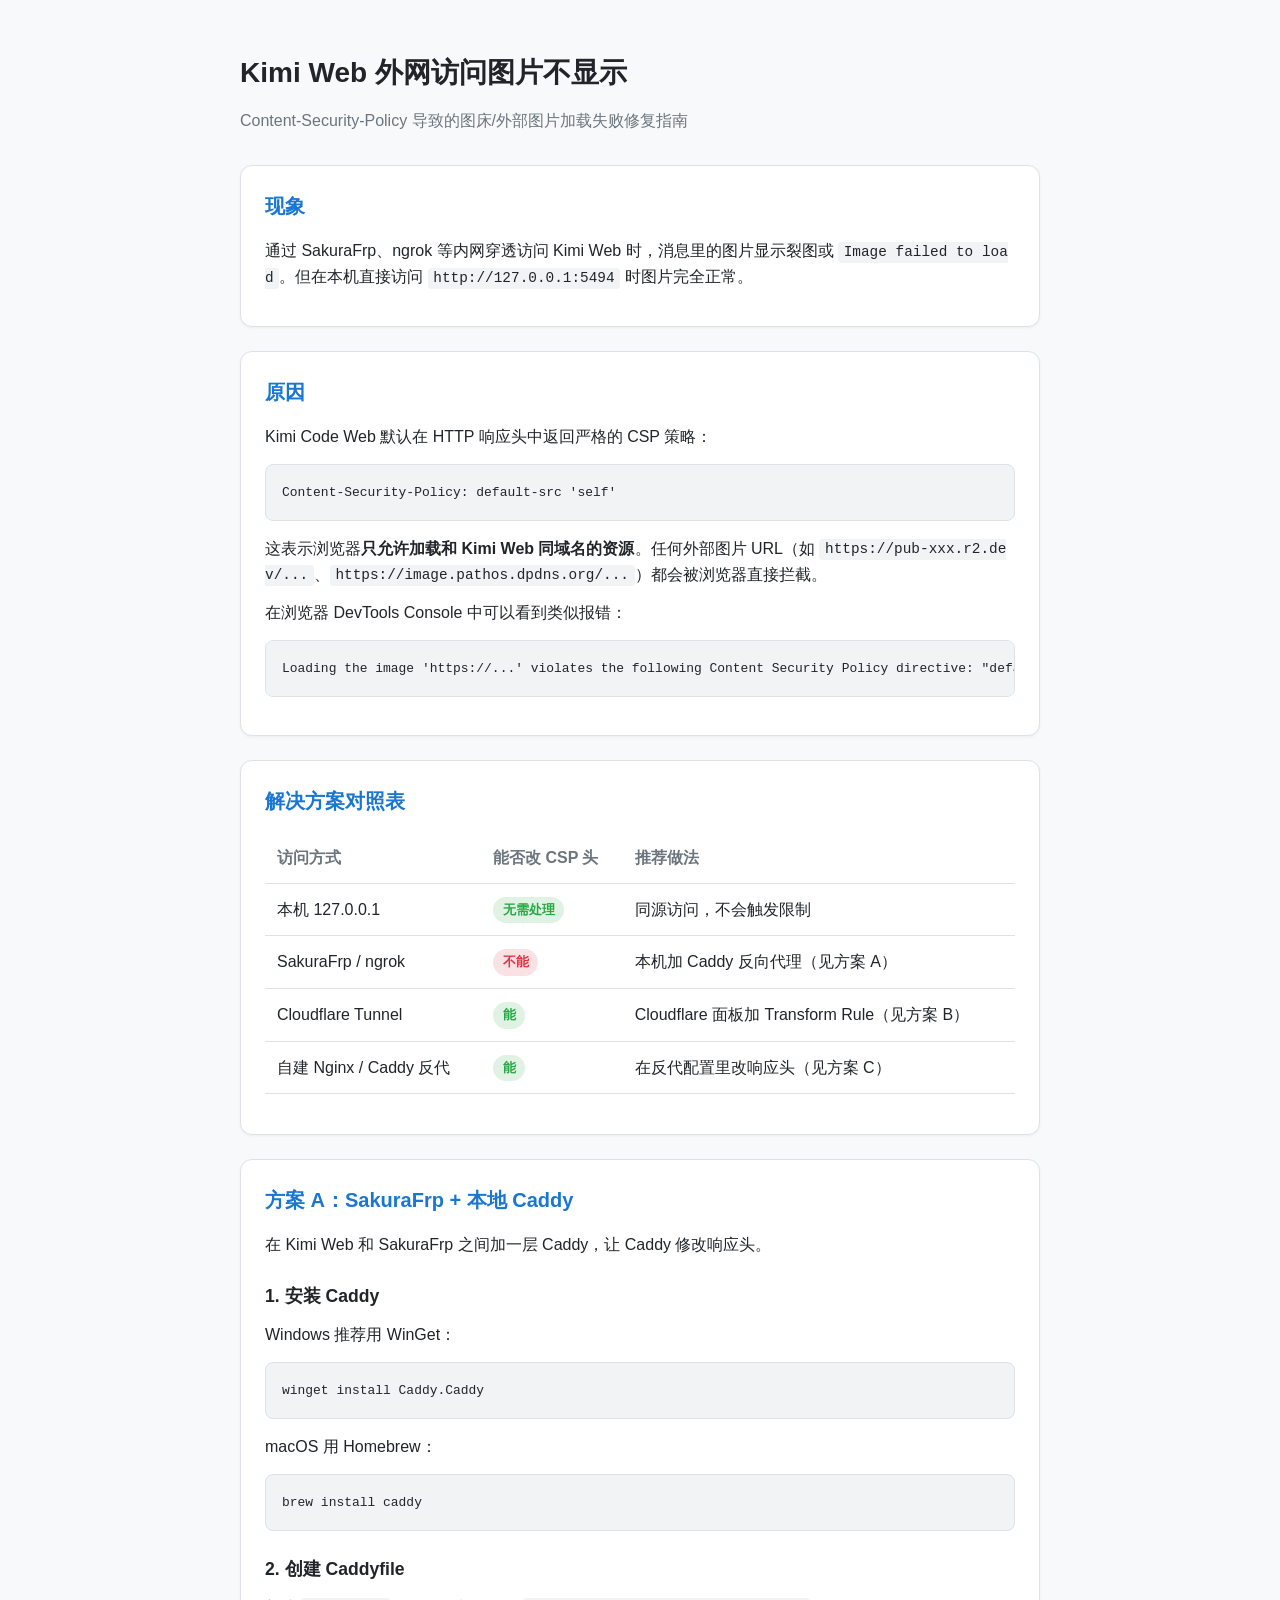
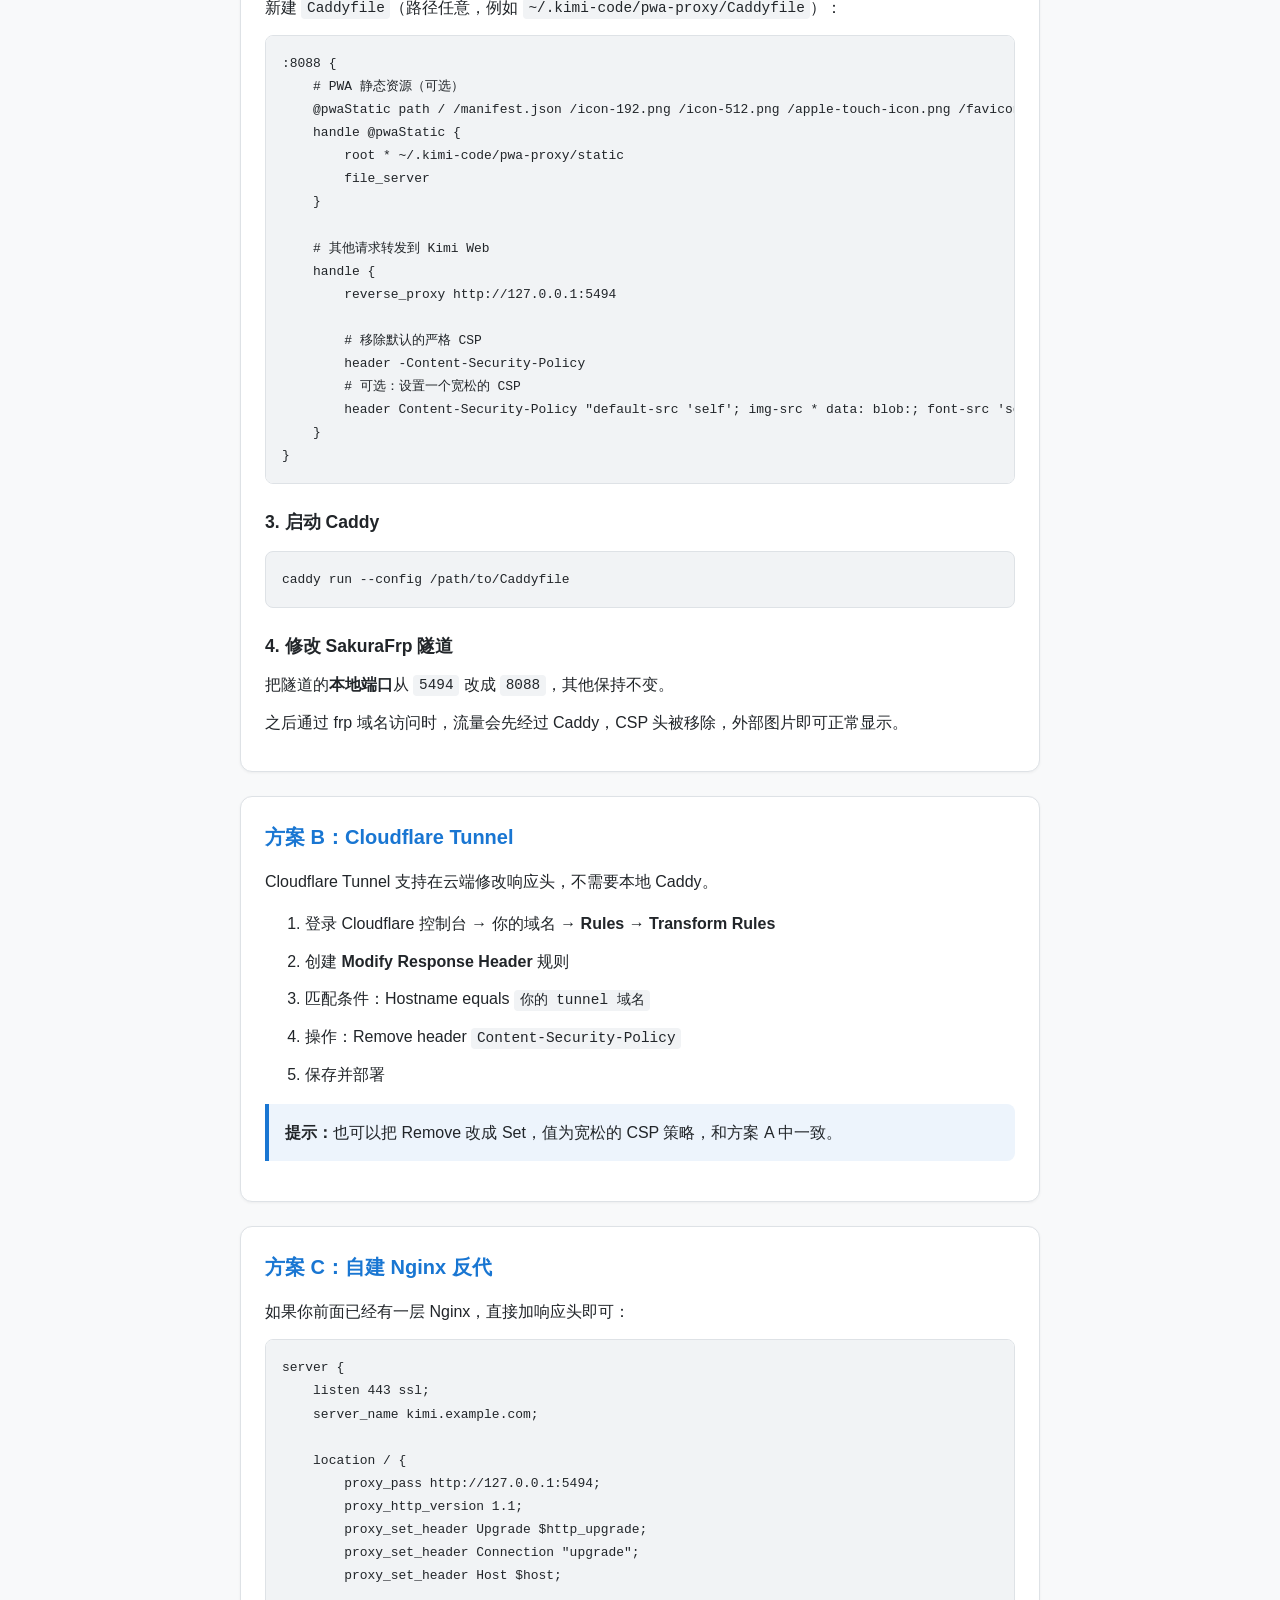
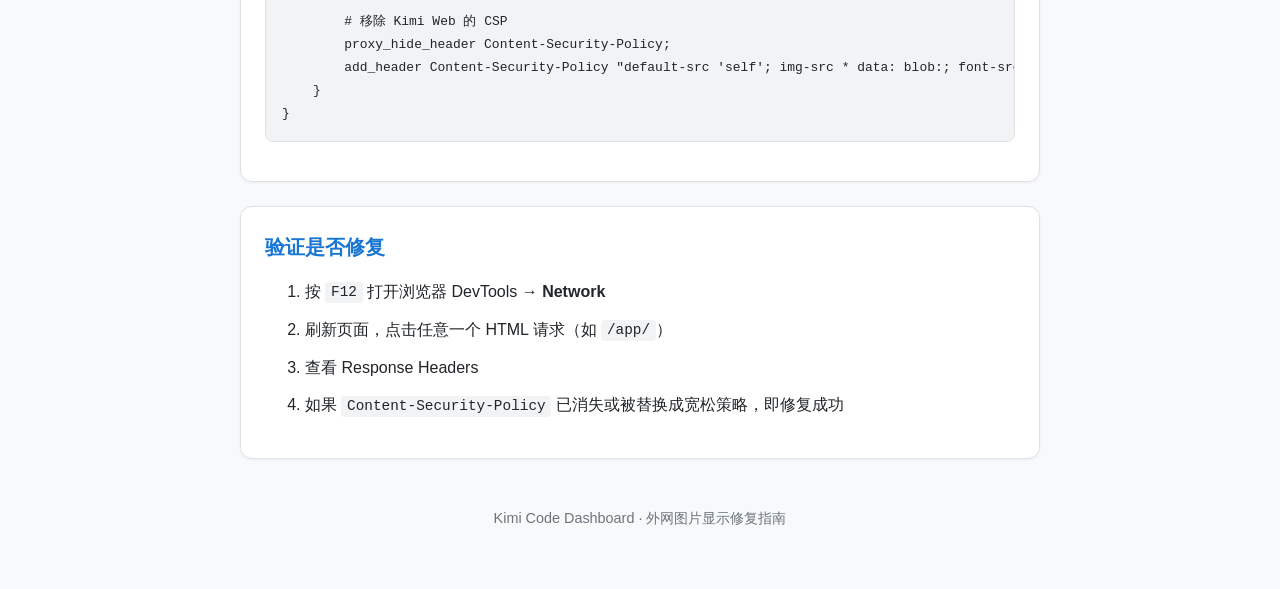
==== static/help-csp-images.html @ e6f75905 "feat: dashboard v1.0.16 with launcher menu, version check, image bed, artifacts, memory detail, usag" ====
<!DOCTYPE html>
<html lang="zh-CN">
<head>
    <meta charset="UTF-8">
    <meta name="viewport" content="width=device-width, initial-scale=1.0">
    <title>Kimi Web 外网访问图片不显示 - 修复指南</title>
    <style>
        :root {
            --bg: #f8f9fa;
            --card: #ffffff;
            --text: #212529;
            --muted: #6c757d;
            --primary: #1976d2;
            --code-bg: #f1f3f5;
            --border: #dee2e6;
            --danger: #dc3545;
            --success: #28a745;
        }
        @media (prefers-color-scheme: dark) {
            :root {
                --bg: #121212;
                --card: #1e1e1e;
                --text: #e9ecef;
                --muted: #adb5bd;
                --primary: #64b5f6;
                --code-bg: #2d2d2d;
                --border: #343a40;
                --danger: #f5c6cb;
                --success: #c3e6cb;
            }
        }
        body {
            margin: 0;
            padding: 2rem 1rem;
            font-family: -apple-system, BlinkMacSystemFont, "Segoe UI", Roboto, "Helvetica Neue", Arial, sans-serif;
            background: var(--bg);
            color: var(--text);
            line-height: 1.6;
        }
        .container {
            max-width: 800px;
            margin: 0 auto;
        }
        h1 {
            font-size: 1.75rem;
            margin-bottom: 0.5rem;
        }
        .subtitle {
            color: var(--muted);
            margin-bottom: 2rem;
        }
        .card {
            background: var(--card);
            border: 1px solid var(--border);
            border-radius: 12px;
            padding: 1.5rem;
            margin-bottom: 1.5rem;
            box-shadow: 0 1px 3px rgba(0,0,0,0.05);
        }
        h2 {
            font-size: 1.25rem;
            margin-top: 0;
            margin-bottom: 1rem;
            color: var(--primary);
        }
        h3 {
            font-size: 1.1rem;
            margin-top: 1.5rem;
            margin-bottom: 0.75rem;
        }
        p, li {
            margin: 0.75rem 0;
        }
        ul {
            padding-left: 1.5rem;
        }
        code {
            font-family: "SFMono-Regular", Consolas, "Liberation Mono", Menlo, monospace;
            background: var(--code-bg);
            padding: 0.15rem 0.35rem;
            border-radius: 4px;
            font-size: 0.9em;
            word-break: break-all;
        }
        pre {
            background: var(--code-bg);
            padding: 1rem;
            border-radius: 8px;
            overflow-x: auto;
            font-size: 0.9rem;
            border: 1px solid var(--border);
        }
        pre code {
            background: transparent;
            padding: 0;
        }
        .tag {
            display: inline-block;
            padding: 0.2rem 0.6rem;
            border-radius: 999px;
            font-size: 0.8rem;
            font-weight: 600;
            margin-right: 0.5rem;
        }
        .tag-success { background: rgba(40, 167, 69, 0.15); color: var(--success); }
        .tag-danger { background: rgba(220, 53, 69, 0.15); color: var(--danger); }
        .tag-info { background: rgba(25, 118, 210, 0.15); color: var(--primary); }
        table {
            width: 100%;
            border-collapse: collapse;
            margin: 1rem 0;
        }
        th, td {
            text-align: left;
            padding: 0.75rem;
            border-bottom: 1px solid var(--border);
        }
        th {
            font-weight: 600;
            color: var(--muted);
        }
        .note {
            background: rgba(25, 118, 210, 0.08);
            border-left: 4px solid var(--primary);
            padding: 1rem;
            border-radius: 0 8px 8px 0;
            margin: 1rem 0;
        }
        .footer {
            text-align: center;
            color: var(--muted);
            margin-top: 3rem;
            font-size: 0.9rem;
        }
    </style>
</head>
<body>
    <div class="container">
        <h1>Kimi Web 外网访问图片不显示</h1>
        <p class="subtitle">Content-Security-Policy 导致的图床/外部图片加载失败修复指南</p>

        <div class="card">
            <h2>现象</h2>
            <p>通过 SakuraFrp、ngrok 等内网穿透访问 Kimi Web 时，消息里的图片显示裂图或 <code>Image failed to load</code>。但在本机直接访问 <code>http://127.0.0.1:5494</code> 时图片完全正常。</p>
        </div>

        <div class="card">
            <h2>原因</h2>
            <p>Kimi Code Web 默认在 HTTP 响应头中返回严格的 CSP 策略：</p>
            <pre><code>Content-Security-Policy: default-src 'self'</code></pre>
            <p>这表示浏览器<strong>只允许加载和 Kimi Web 同域名的资源</strong>。任何外部图片 URL（如 <code>https://pub-xxx.r2.dev/...</code>、<code>https://image.pathos.dpdns.org/...</code>）都会被浏览器直接拦截。</p>
            <p>在浏览器 DevTools Console 中可以看到类似报错：</p>
            <pre><code>Loading the image 'https://...' violates the following Content Security Policy directive: "default-src 'self'".</code></pre>
        </div>

        <div class="card">
            <h2>解决方案对照表</h2>
            <table>
                <thead>
                    <tr>
                        <th>访问方式</th>
                        <th>能否改 CSP 头</th>
                        <th>推荐做法</th>
                    </tr>
                </thead>
                <tbody>
                    <tr>
                        <td>本机 127.0.0.1</td>
                        <td><span class="tag tag-success">无需处理</span></td>
                        <td>同源访问，不会触发限制</td>
                    </tr>
                    <tr>
                        <td>SakuraFrp / ngrok</td>
                        <td><span class="tag tag-danger">不能</span></td>
                        <td>本机加 Caddy 反向代理（见方案 A）</td>
                    </tr>
                    <tr>
                        <td>Cloudflare Tunnel</td>
                        <td><span class="tag tag-success">能</span></td>
                        <td>Cloudflare 面板加 Transform Rule（见方案 B）</td>
                    </tr>
                    <tr>
                        <td>自建 Nginx / Caddy 反代</td>
                        <td><span class="tag tag-success">能</span></td>
                        <td>在反代配置里改响应头（见方案 C）</td>
                    </tr>
                </tbody>
            </table>
        </div>

        <div class="card">
            <h2>方案 A：SakuraFrp + 本地 Caddy</h2>
            <p>在 Kimi Web 和 SakuraFrp 之间加一层 Caddy，让 Caddy 修改响应头。</p>
            <h3>1. 安装 Caddy</h3>
            <p>Windows 推荐用 WinGet：</p>
            <pre><code>winget install Caddy.Caddy</code></pre>
            <p>macOS 用 Homebrew：</p>
            <pre><code>brew install caddy</code></pre>

            <h3>2. 创建 Caddyfile</h3>
            <p>新建 <code>Caddyfile</code>（路径任意，例如 <code>~/.kimi-code/pwa-proxy/Caddyfile</code>）：</p>
            <pre><code>:8088 {
    # PWA 静态资源（可选）
    @pwaStatic path / /manifest.json /icon-192.png /icon-512.png /apple-touch-icon.png /favicon.ico
    handle @pwaStatic {
        root * ~/.kimi-code/pwa-proxy/static
        file_server
    }

    # 其他请求转发到 Kimi Web
    handle {
        reverse_proxy http://127.0.0.1:5494

        # 移除默认的严格 CSP
        header -Content-Security-Policy
        # 可选：设置一个宽松的 CSP
        header Content-Security-Policy "default-src 'self'; img-src * data: blob:; font-src 'self' data:; script-src 'self' 'unsafe-inline'; connect-src 'self' ws: wss: http: https:; style-src 'self' 'unsafe-inline';"
    }
}</code></pre>

            <h3>3. 启动 Caddy</h3>
            <pre><code>caddy run --config /path/to/Caddyfile</code></pre>

            <h3>4. 修改 SakuraFrp 隧道</h3>
            <p>把隧道的<strong>本地端口</strong>从 <code>5494</code> 改成 <code>8088</code>，其他保持不变。</p>
            <p>之后通过 frp 域名访问时，流量会先经过 Caddy，CSP 头被移除，外部图片即可正常显示。</p>
        </div>

        <div class="card">
            <h2>方案 B：Cloudflare Tunnel</h2>
            <p>Cloudflare Tunnel 支持在云端修改响应头，不需要本地 Caddy。</p>
            <ol>
                <li>登录 Cloudflare 控制台 → 你的域名 → <strong>Rules</strong> → <strong>Transform Rules</strong></li>
                <li>创建 <strong>Modify Response Header</strong> 规则</li>
                <li>匹配条件：Hostname equals <code>你的 tunnel 域名</code></li>
                <li>操作：Remove header <code>Content-Security-Policy</code></li>
                <li>保存并部署</li>
            </ol>
            <div class="note">
                <strong>提示：</strong>也可以把 Remove 改成 Set，值为宽松的 CSP 策略，和方案 A 中一致。
            </div>
        </div>

        <div class="card">
            <h2>方案 C：自建 Nginx 反代</h2>
            <p>如果你前面已经有一层 Nginx，直接加响应头即可：</p>
            <pre><code>server {
    listen 443 ssl;
    server_name kimi.example.com;

    location / {
        proxy_pass http://127.0.0.1:5494;
        proxy_http_version 1.1;
        proxy_set_header Upgrade $http_upgrade;
        proxy_set_header Connection "upgrade";
        proxy_set_header Host $host;

        # 移除 Kimi Web 的 CSP
        proxy_hide_header Content-Security-Policy;
        add_header Content-Security-Policy "default-src 'self'; img-src * data: blob:; font-src 'self' data:; script-src 'self' 'unsafe-inline'; connect-src 'self' ws: wss: http: https:; style-src 'self' 'unsafe-inline';" always;
    }
}</code></pre>
        </div>

        <div class="card">
            <h2>验证是否修复</h2>
            <ol>
                <li>按 <code>F12</code> 打开浏览器 DevTools → <strong>Network</strong></li>
                <li>刷新页面，点击任意一个 HTML 请求（如 <code>/app/</code>）</li>
                <li>查看 Response Headers</li>
                <li>如果 <code>Content-Security-Policy</code> 已消失或被替换成宽松策略，即修复成功</li>
            </ol>
        </div>

        <div class="footer">
            Kimi Code Dashboard · 外网图片显示修复指南
        </div>
    </div>
</body>
</html>
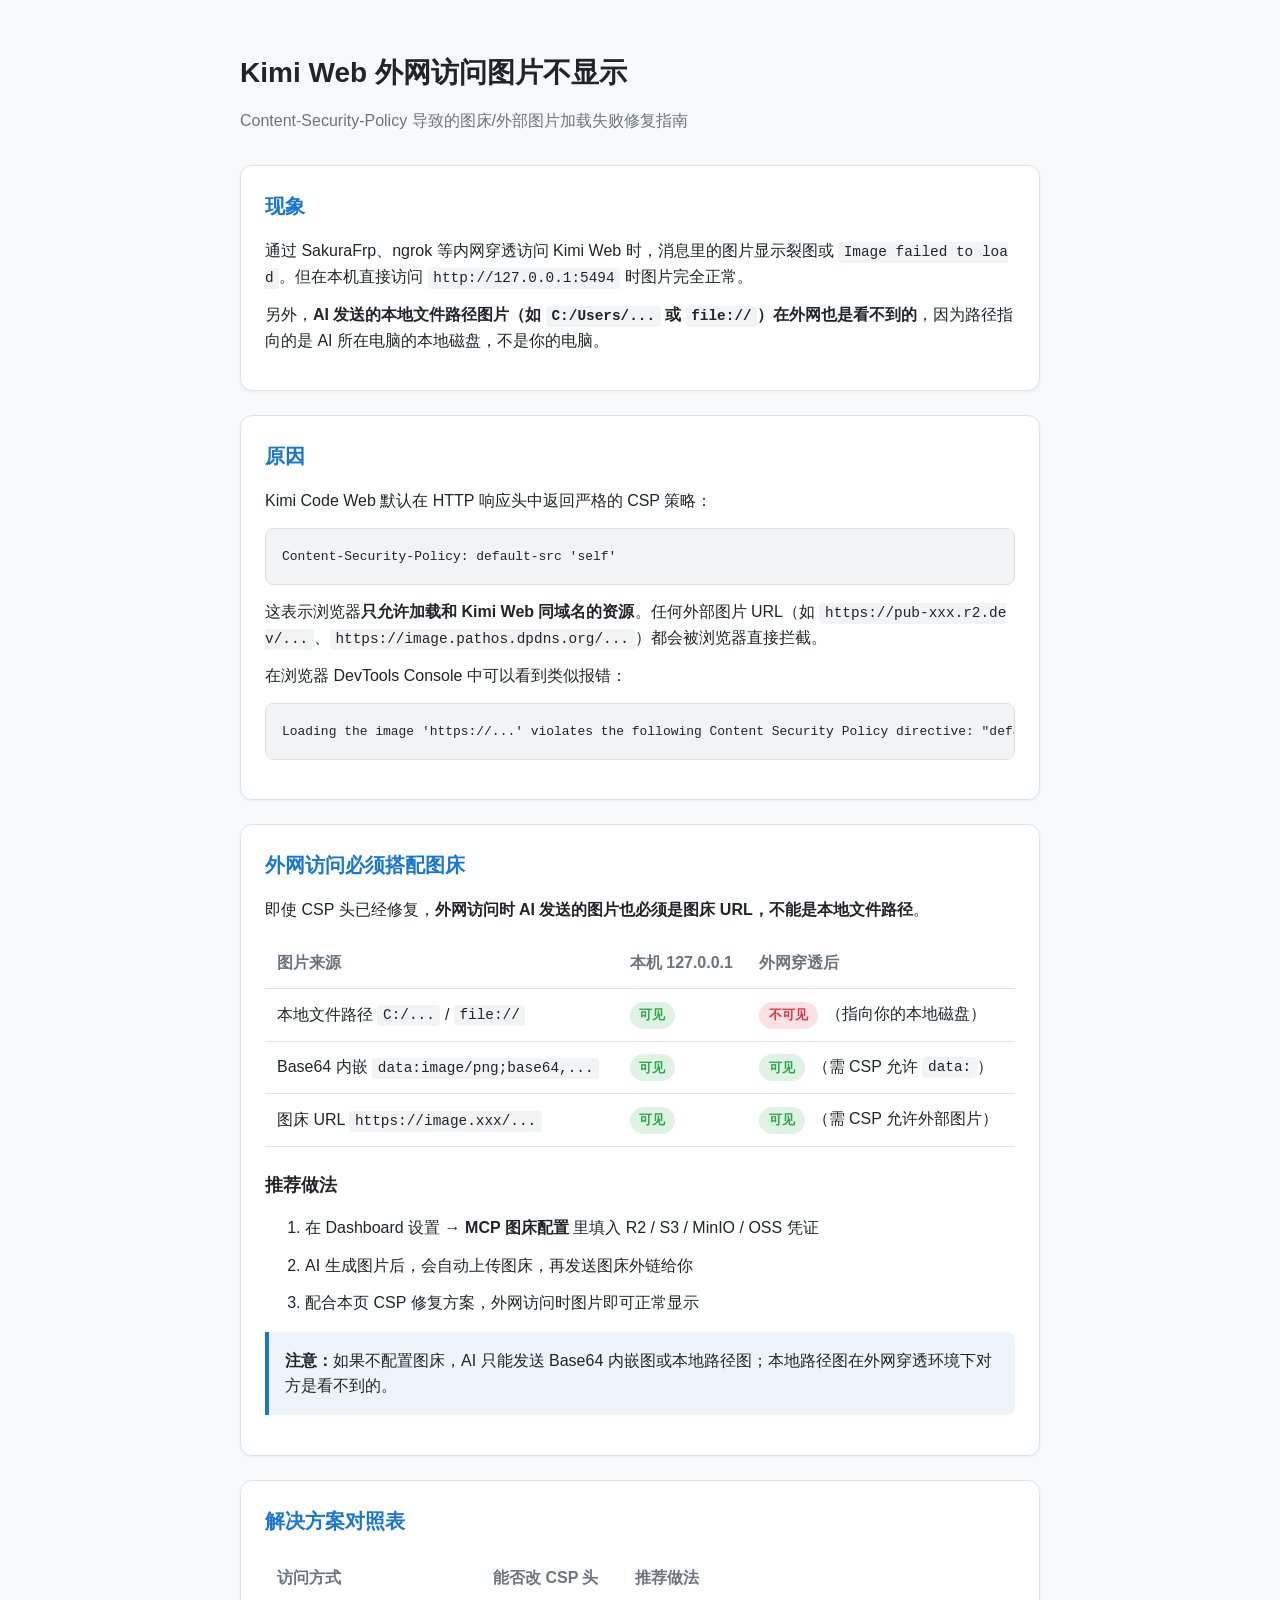
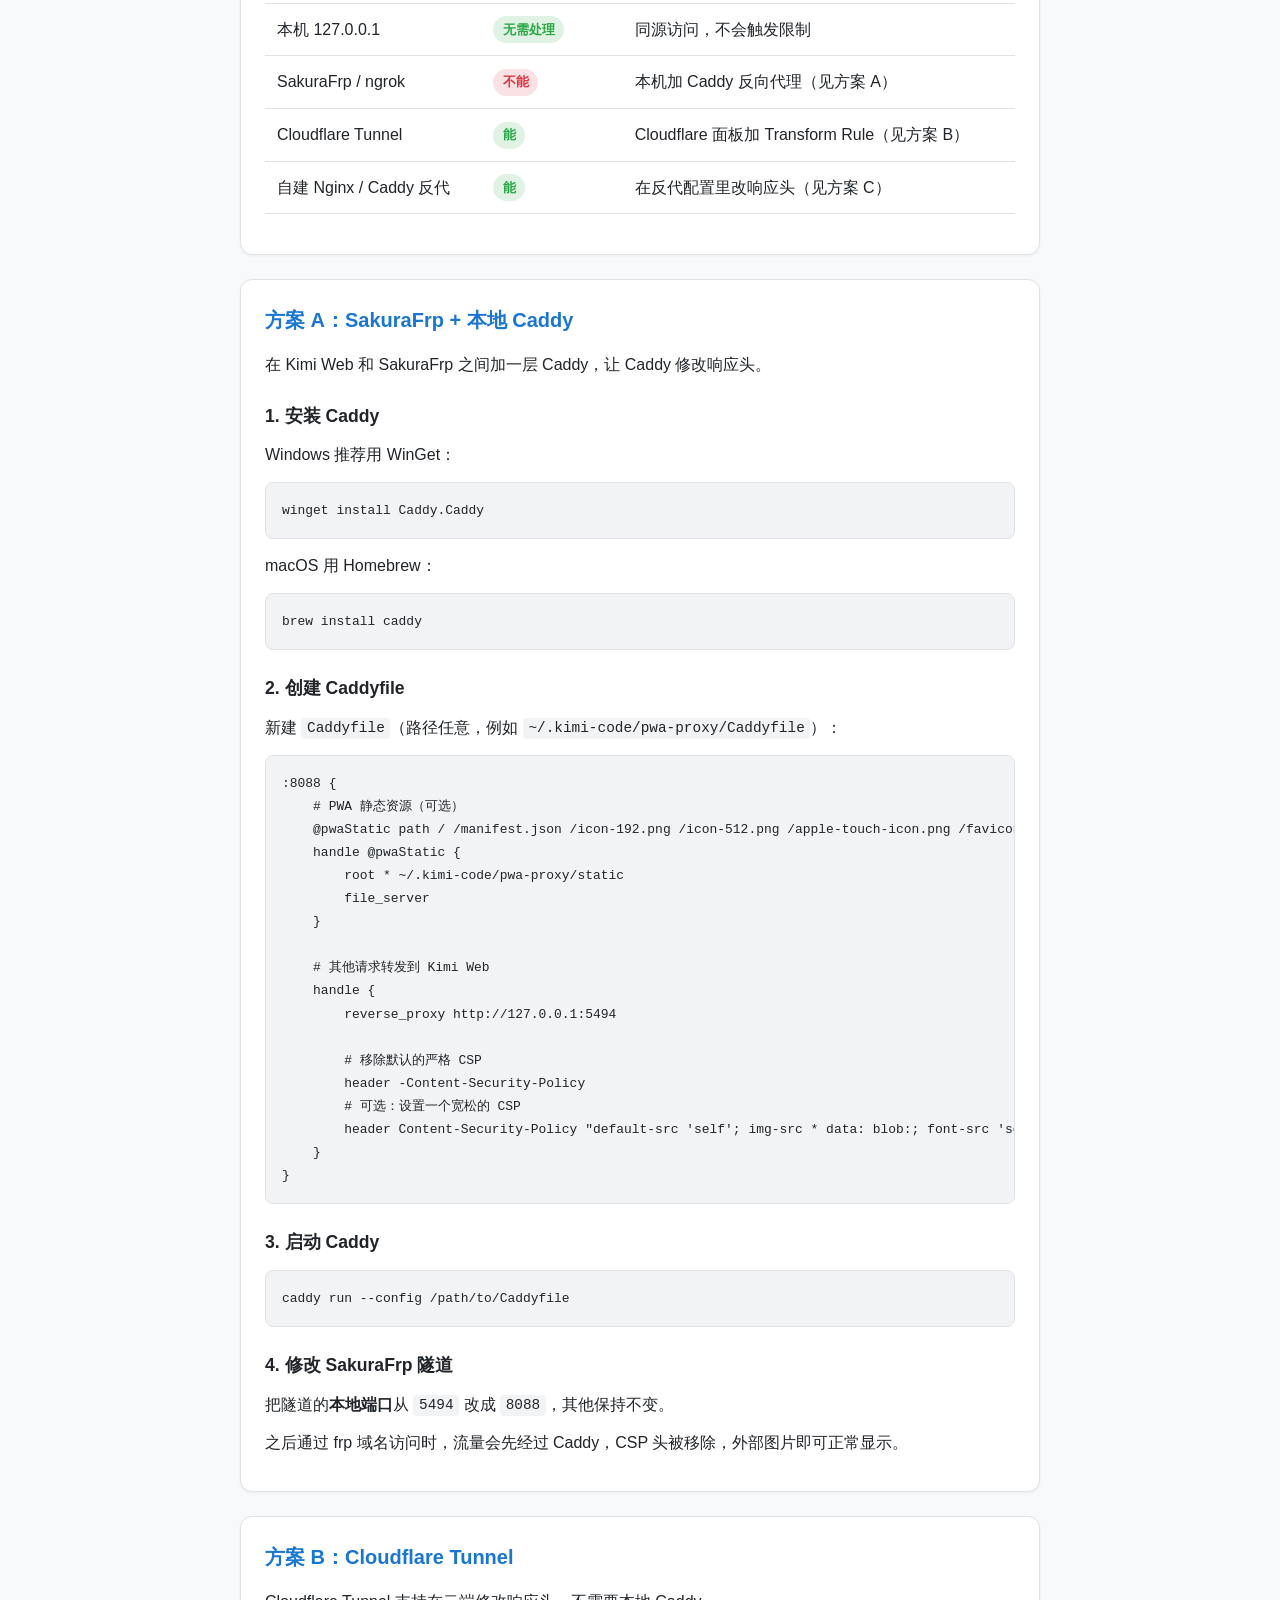
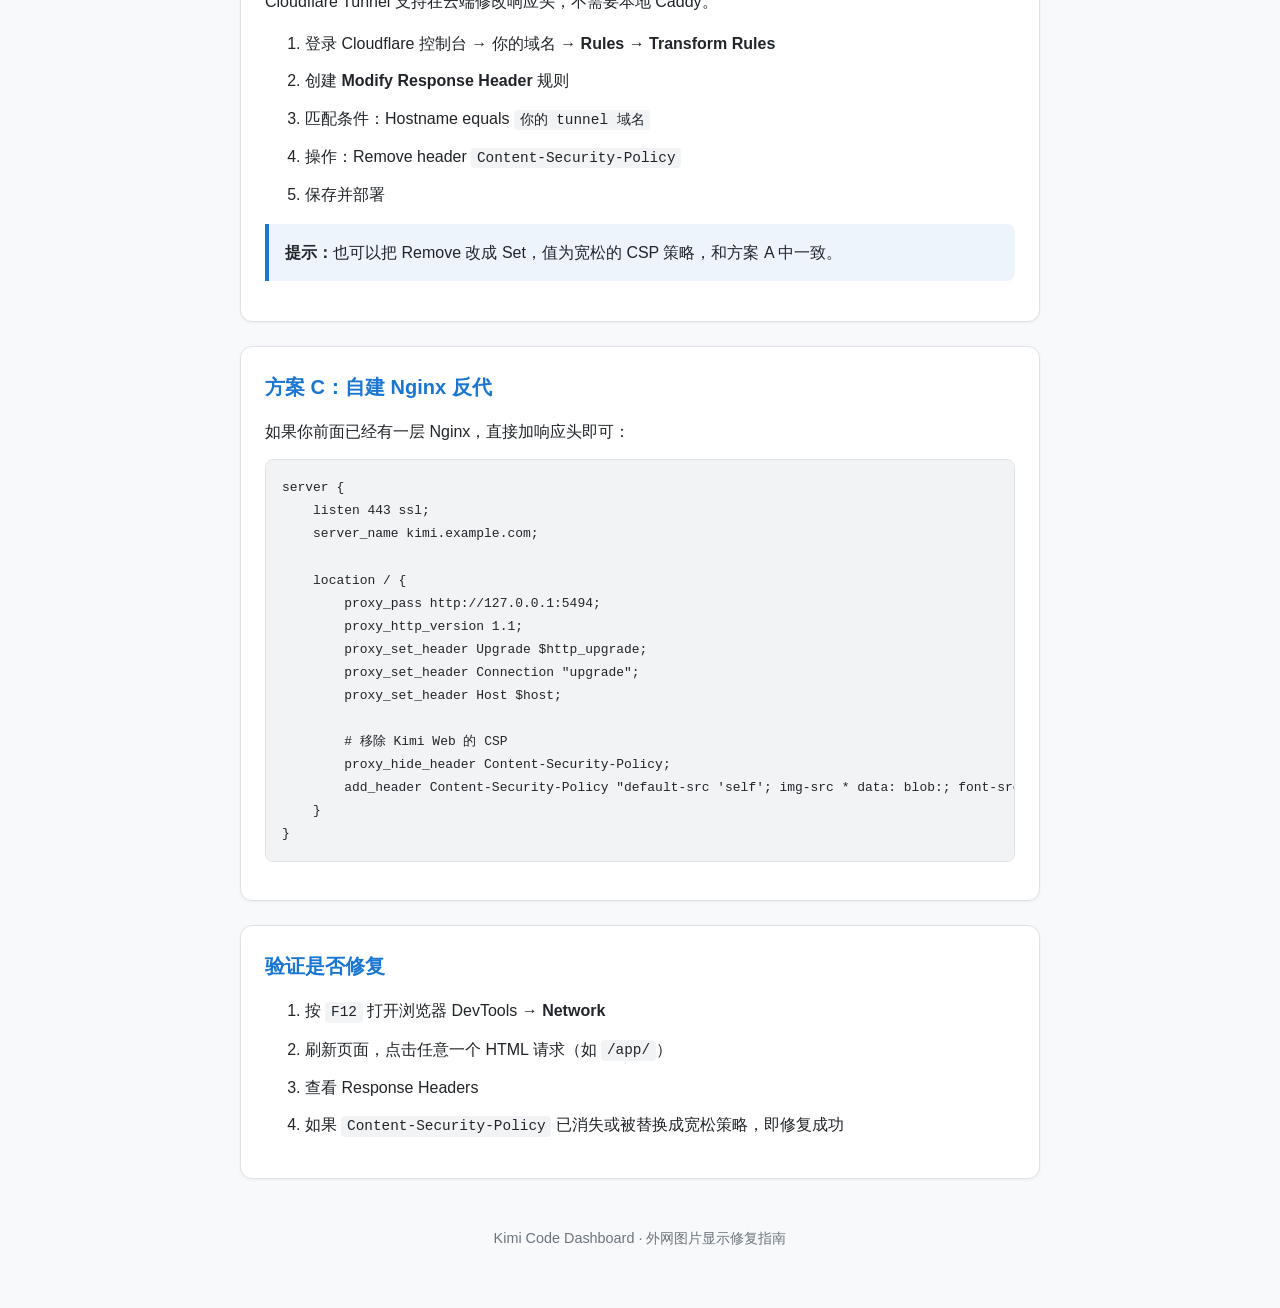
==== commit 9c306a0a: "docs: 外网访问图片必须搭配图床" ====
--- a/static/help-csp-images.html
+++ b/static/help-csp-images.html
@@ -142,6 +142,7 @@
         <div class="card">
             <h2>现象</h2>
             <p>通过 SakuraFrp、ngrok 等内网穿透访问 Kimi Web 时，消息里的图片显示裂图或 <code>Image failed to load</code>。但在本机直接访问 <code>http://127.0.0.1:5494</code> 时图片完全正常。</p>
+            <p>另外，<strong>AI 发送的本地文件路径图片（如 <code>C:/Users/...</code> 或 <code>file://</code>）在外网也是看不到的</strong>，因为路径指向的是 AI 所在电脑的本地磁盘，不是你的电脑。</p>
         </div>
 
         <div class="card">
@@ -151,6 +152,46 @@
             <p>这表示浏览器<strong>只允许加载和 Kimi Web 同域名的资源</strong>。任何外部图片 URL（如 <code>https://pub-xxx.r2.dev/...</code>、<code>https://image.pathos.dpdns.org/...</code>）都会被浏览器直接拦截。</p>
             <p>在浏览器 DevTools Console 中可以看到类似报错：</p>
             <pre><code>Loading the image 'https://...' violates the following Content Security Policy directive: "default-src 'self'".</code></pre>
+        </div>
+
+        <div class="card">
+            <h2>外网访问必须搭配图床</h2>
+            <p>即使 CSP 头已经修复，<strong>外网访问时 AI 发送的图片也必须是图床 URL，不能是本地文件路径</strong>。</p>
+            <table>
+                <thead>
+                    <tr>
+                        <th>图片来源</th>
+                        <th>本机 127.0.0.1</th>
+                        <th>外网穿透后</th>
+                    </tr>
+                </thead>
+                <tbody>
+                    <tr>
+                        <td>本地文件路径 <code>C:/...</code> / <code>file://</code></td>
+                        <td><span class="tag tag-success">可见</span></td>
+                        <td><span class="tag tag-danger">不可见</span>（指向你的本地磁盘）</td>
+                    </tr>
+                    <tr>
+                        <td>Base64 内嵌 <code>data:image/png;base64,...</code></td>
+                        <td><span class="tag tag-success">可见</span></td>
+                        <td><span class="tag tag-success">可见</span>（需 CSP 允许 <code>data:</code>）</td>
+                    </tr>
+                    <tr>
+                        <td>图床 URL <code>https://image.xxx/...</code></td>
+                        <td><span class="tag tag-success">可见</span></td>
+                        <td><span class="tag tag-success">可见</span>（需 CSP 允许外部图片）</td>
+                    </tr>
+                </tbody>
+            </table>
+            <h3>推荐做法</h3>
+            <ol>
+                <li>在 Dashboard 设置 → <strong>MCP 图床配置</strong> 里填入 R2 / S3 / MinIO / OSS 凭证</li>
+                <li>AI 生成图片后，会自动上传图床，再发送图床外链给你</li>
+                <li>配合本页 CSP 修复方案，外网访问时图片即可正常显示</li>
+            </ol>
+            <div class="note">
+                <strong>注意：</strong>如果不配置图床，AI 只能发送 Base64 内嵌图或本地路径图；本地路径图在外网穿透环境下对方是看不到的。
+            </div>
         </div>
 
         <div class="card">
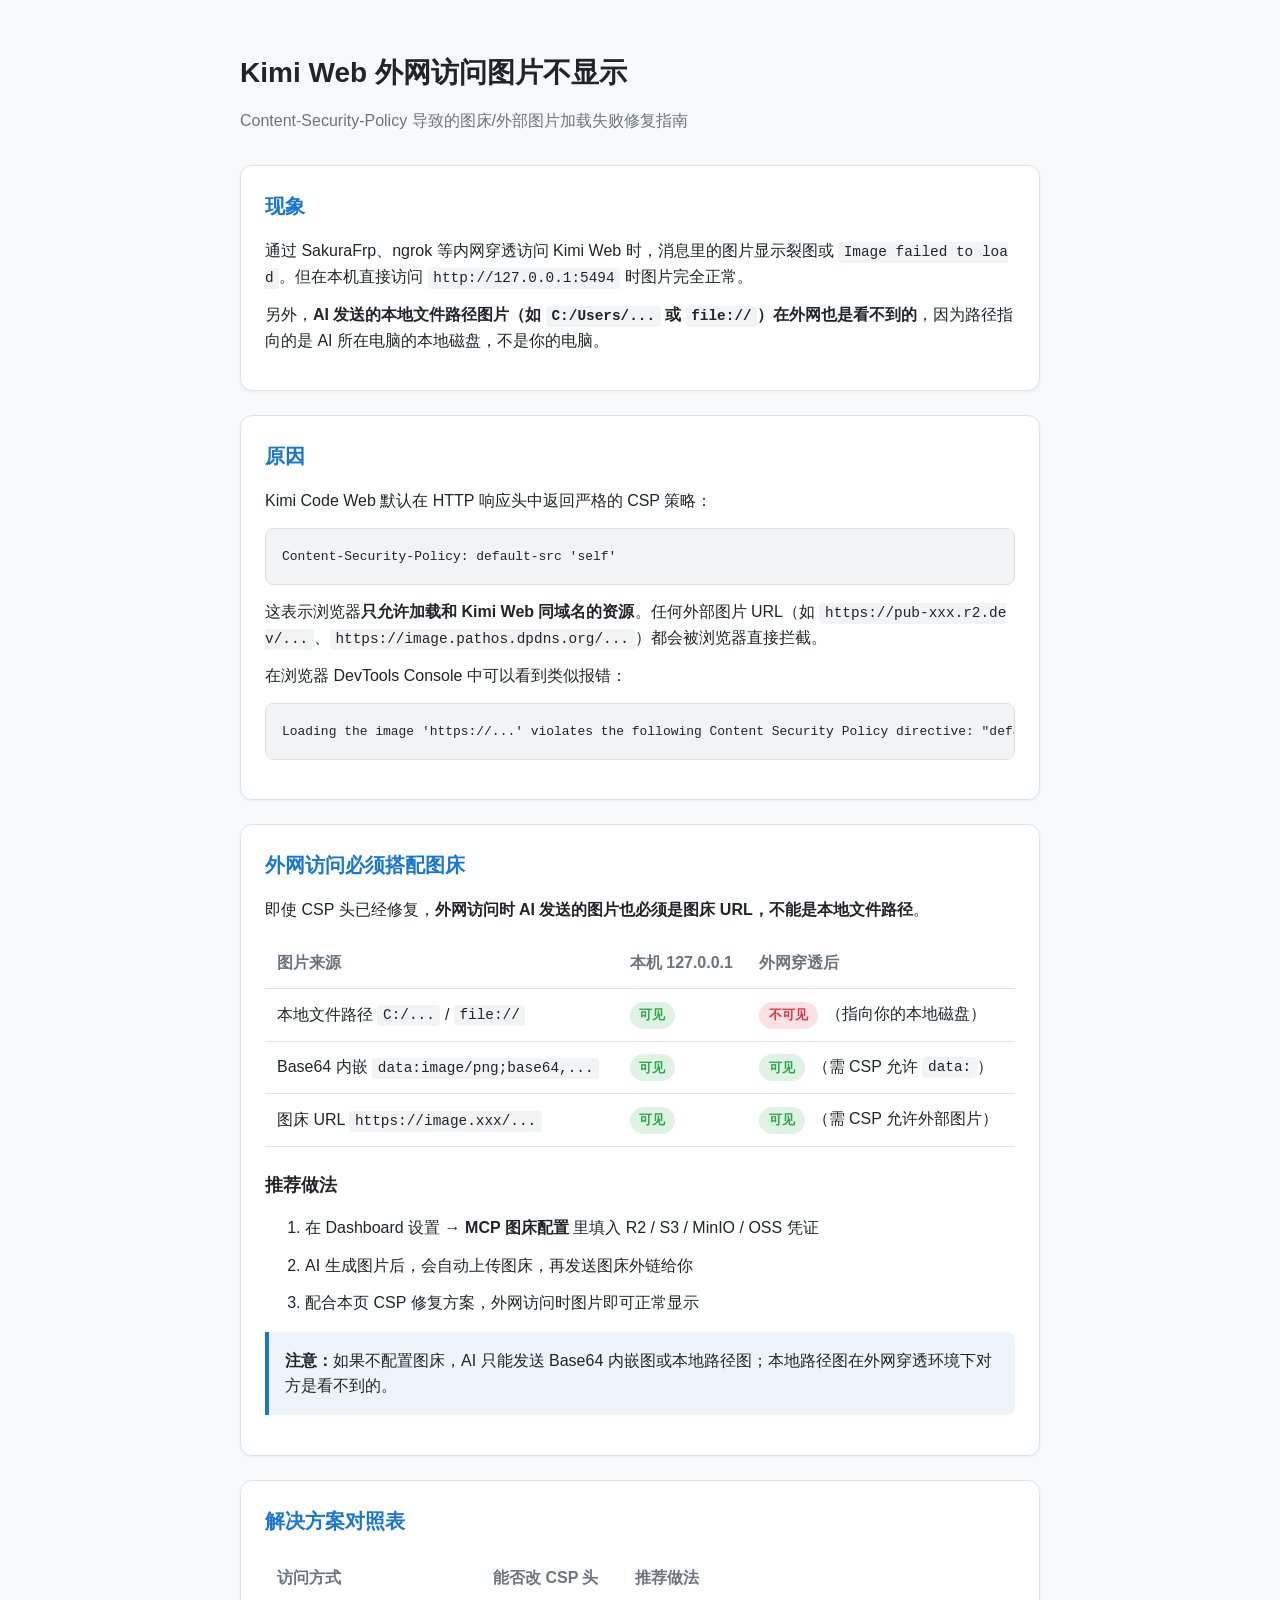
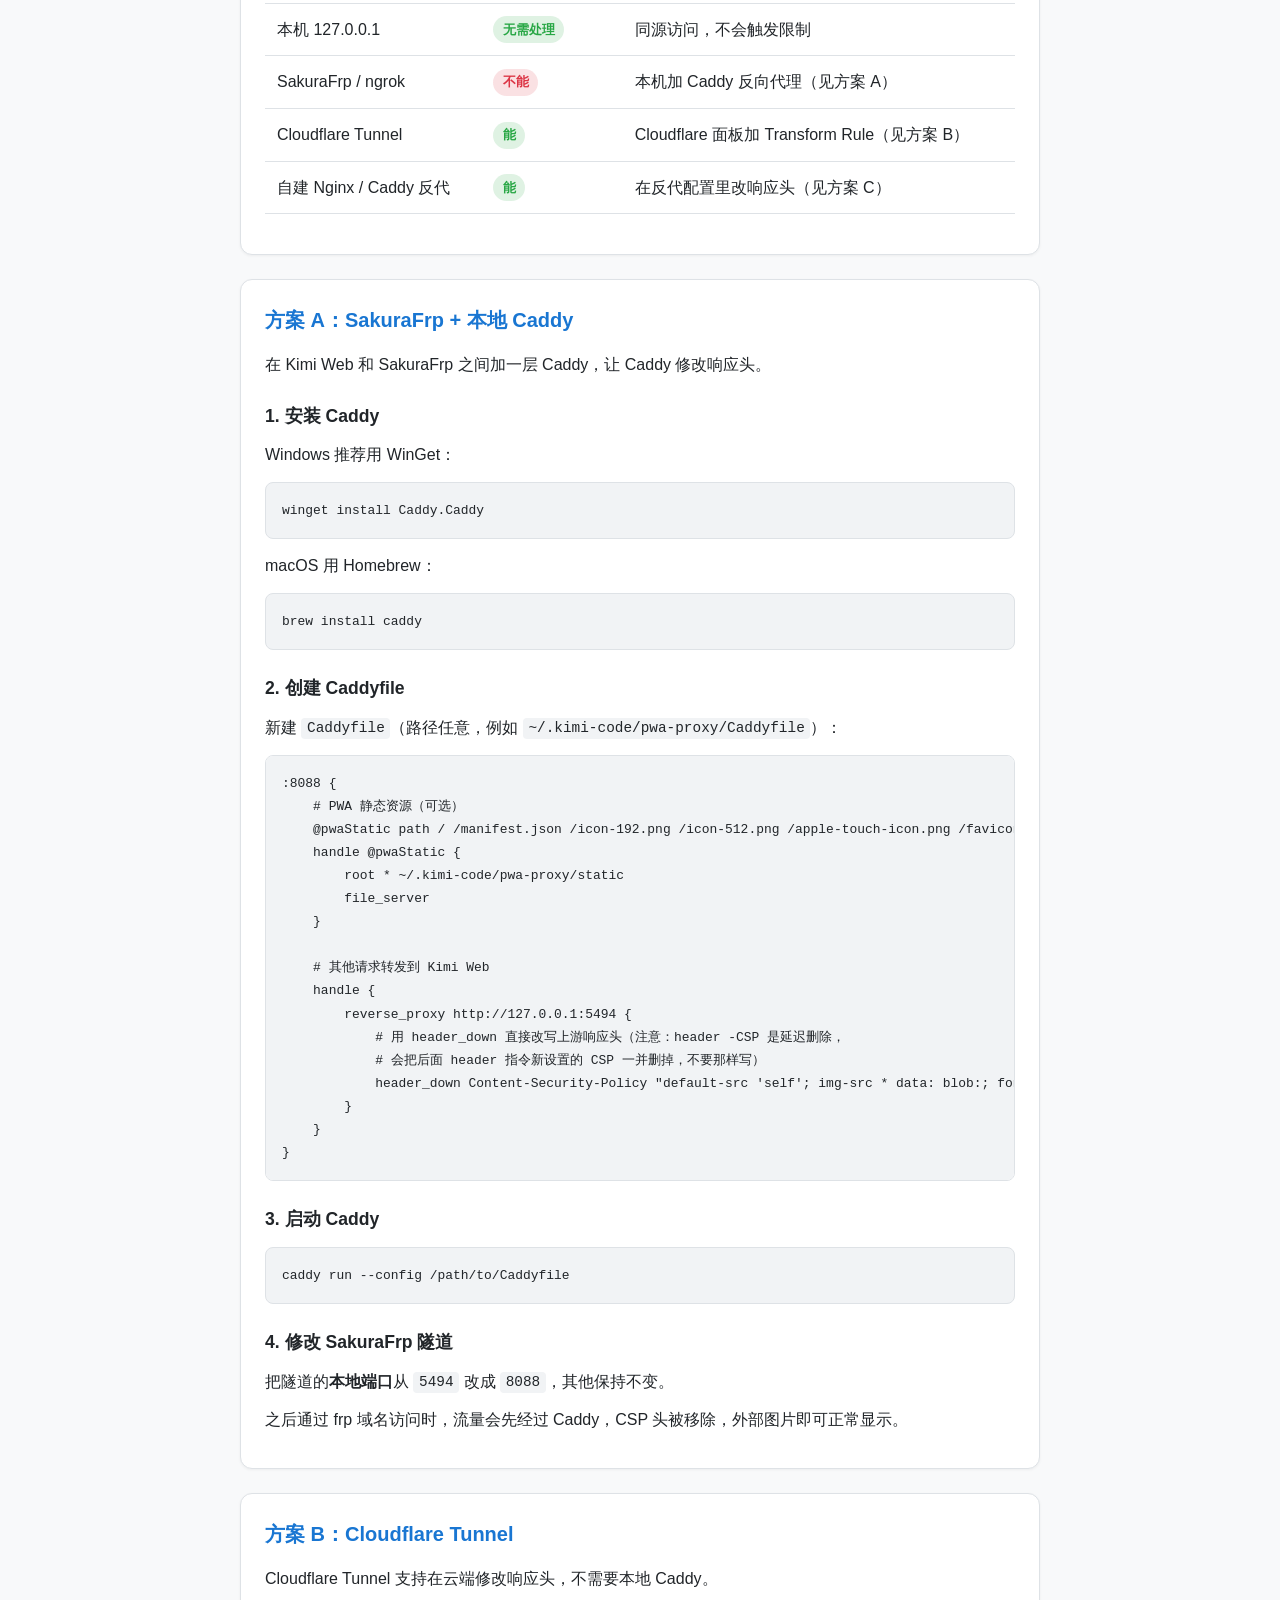
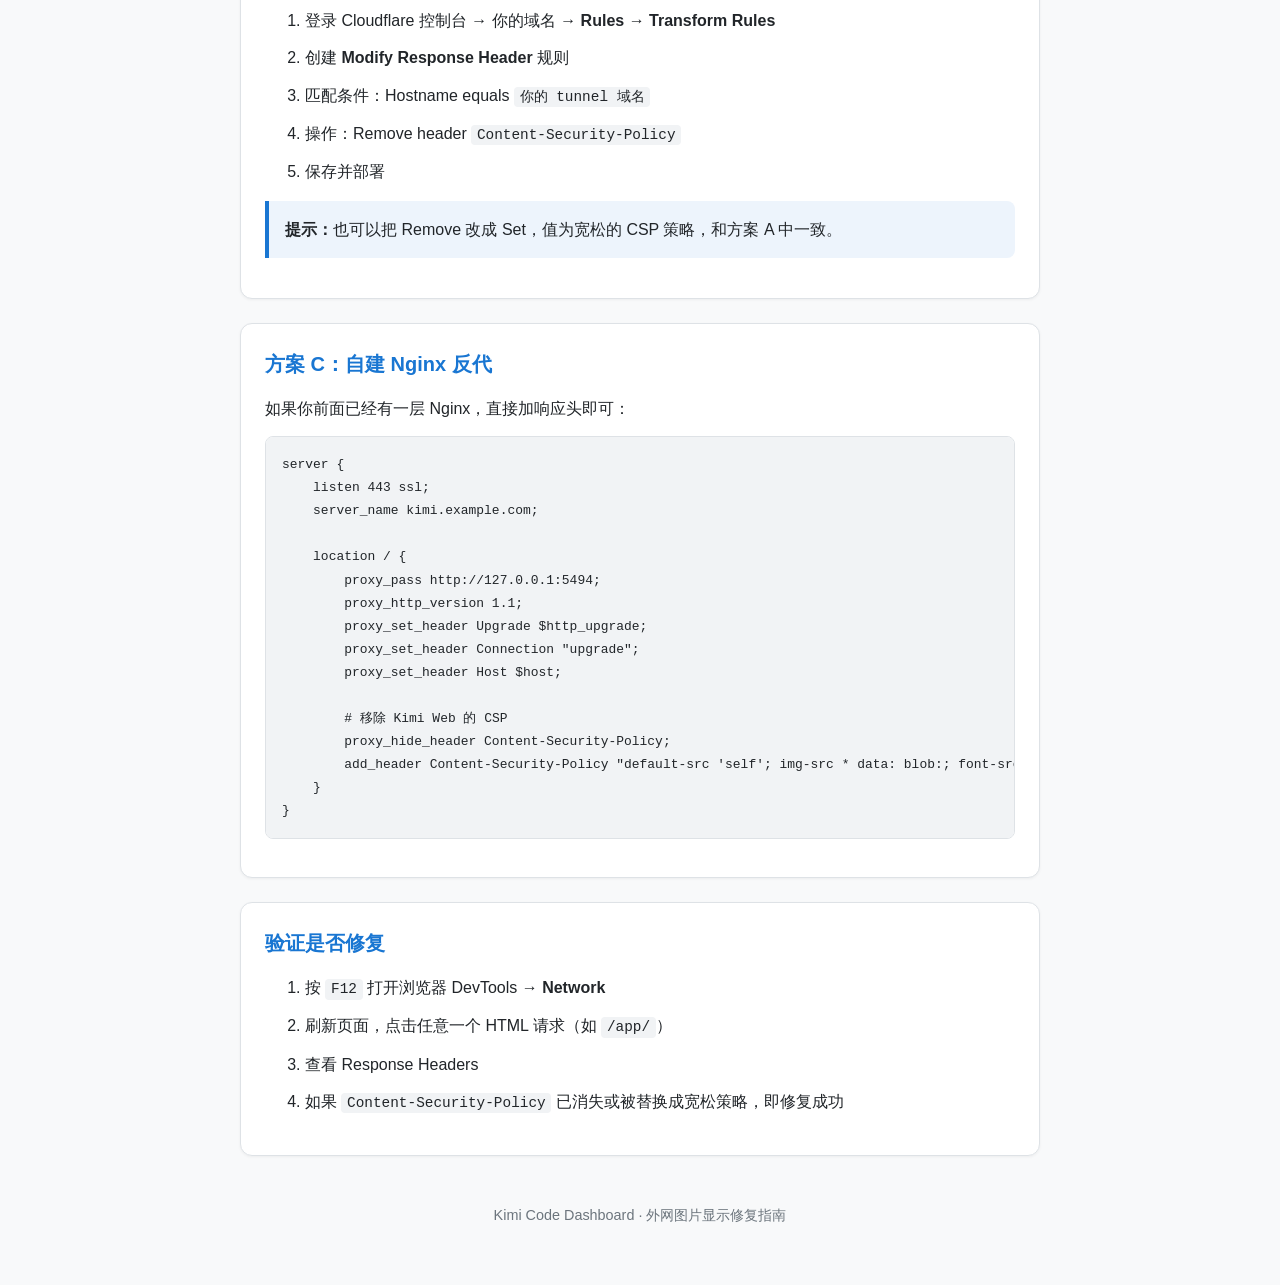
==== commit 9ef5c592: "fix: 帮助页方案 A 的 Caddyfile 示例改用 header_down，避免延迟删除把新 CSP 一并移除" ====
--- a/static/help-csp-images.html
+++ b/static/help-csp-images.html
@@ -250,12 +250,11 @@
 
     # 其他请求转发到 Kimi Web
     handle {
-        reverse_proxy http://127.0.0.1:5494
-
-        # 移除默认的严格 CSP
-        header -Content-Security-Policy
-        # 可选：设置一个宽松的 CSP
-        header Content-Security-Policy "default-src 'self'; img-src * data: blob:; font-src 'self' data:; script-src 'self' 'unsafe-inline'; connect-src 'self' ws: wss: http: https:; style-src 'self' 'unsafe-inline';"
+        reverse_proxy http://127.0.0.1:5494 {
+            # 用 header_down 直接改写上游响应头（注意：header -CSP 是延迟删除，
+            # 会把后面 header 指令新设置的 CSP 一并删掉，不要那样写）
+            header_down Content-Security-Policy "default-src 'self'; img-src * data: blob:; font-src 'self' data:; script-src 'self'; connect-src 'self' ws: wss: http: https:; style-src 'self' 'unsafe-inline'; form-action 'self'; base-uri 'none'; frame-ancestors 'self';"
+        }
     }
 }</code></pre>
 
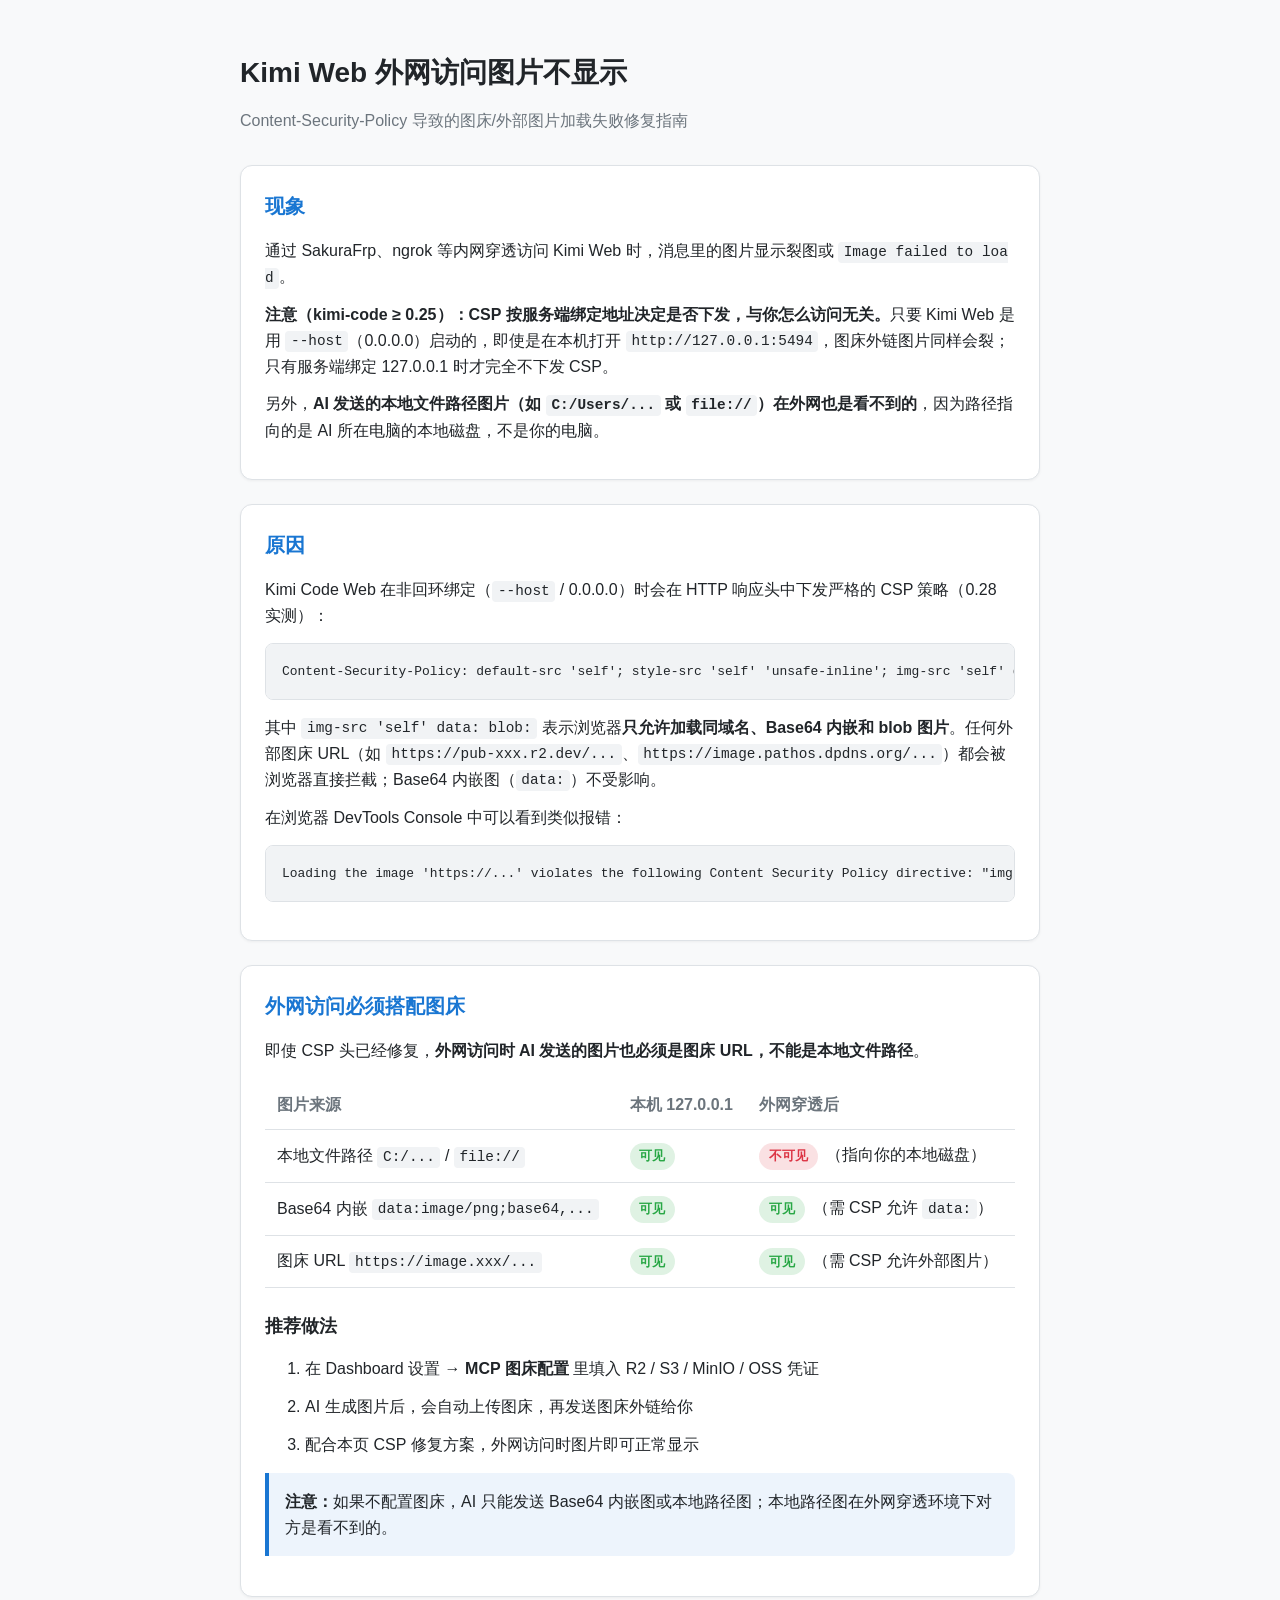
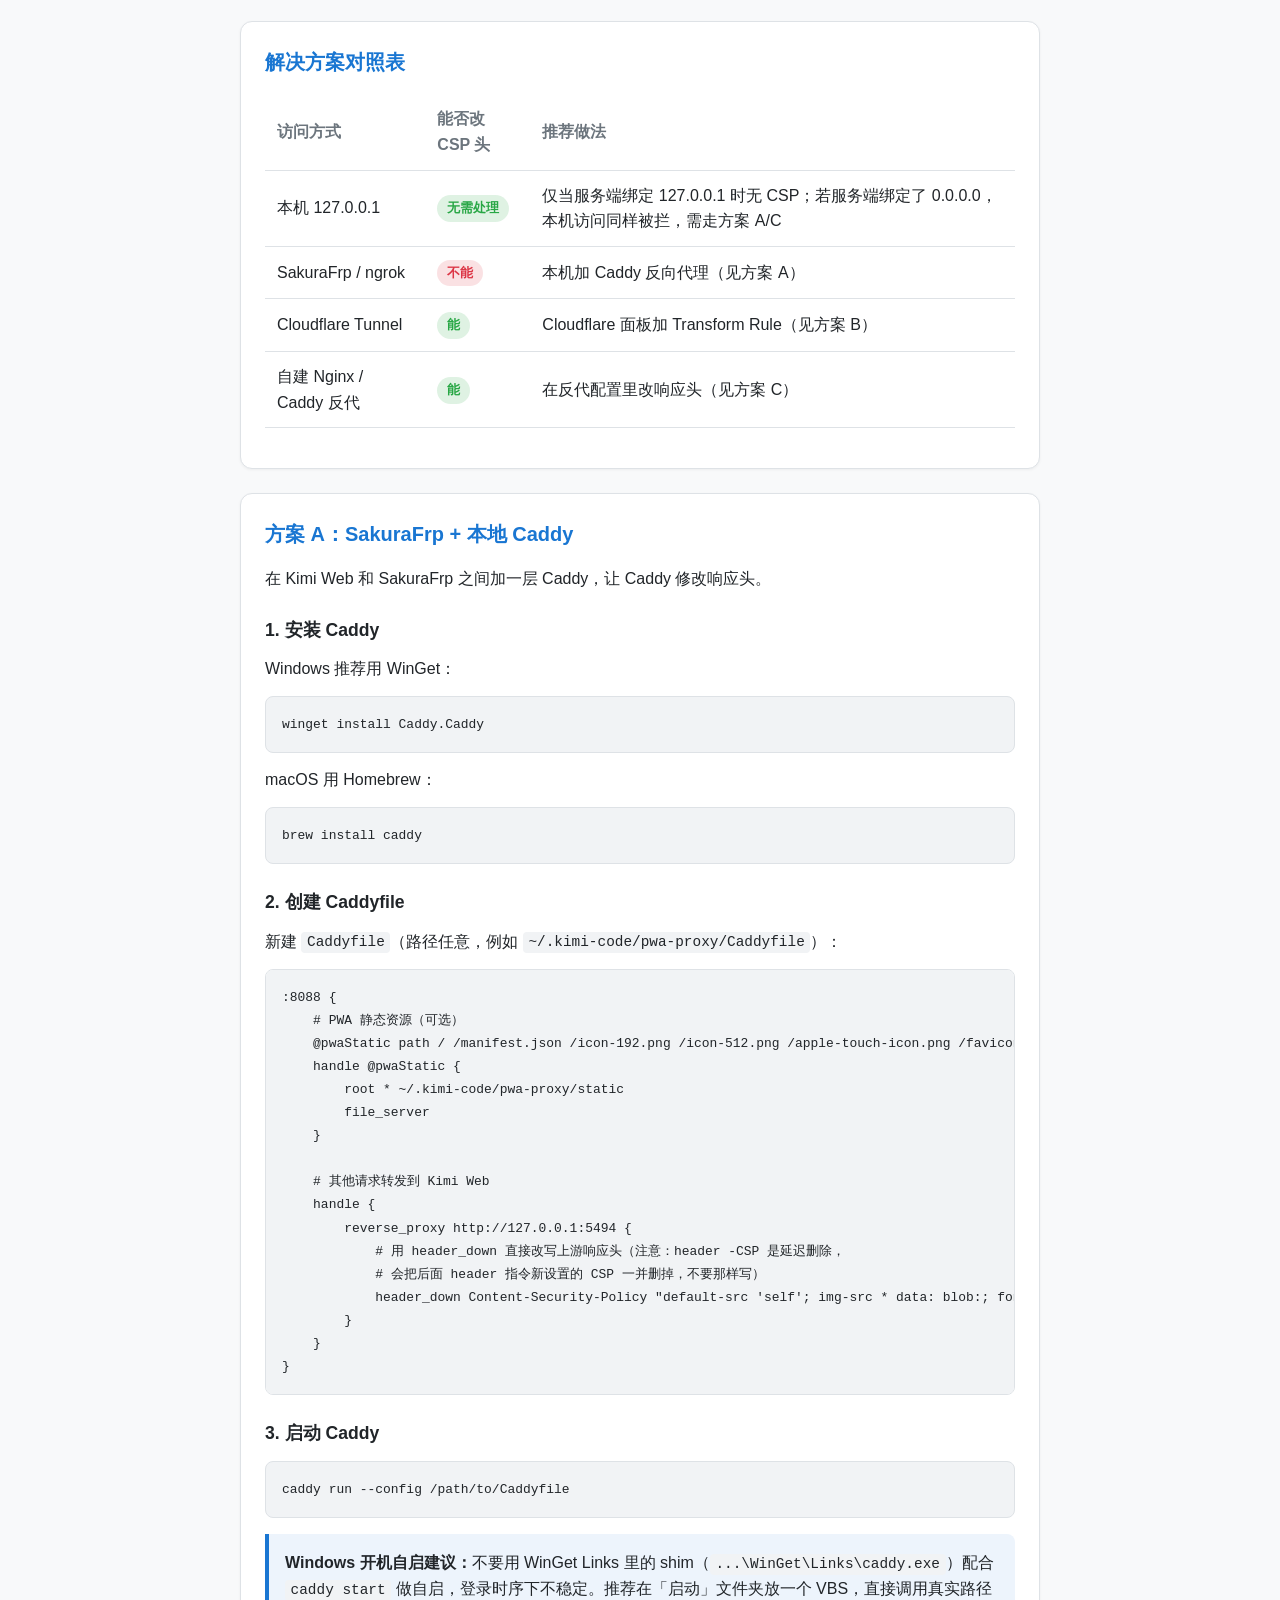
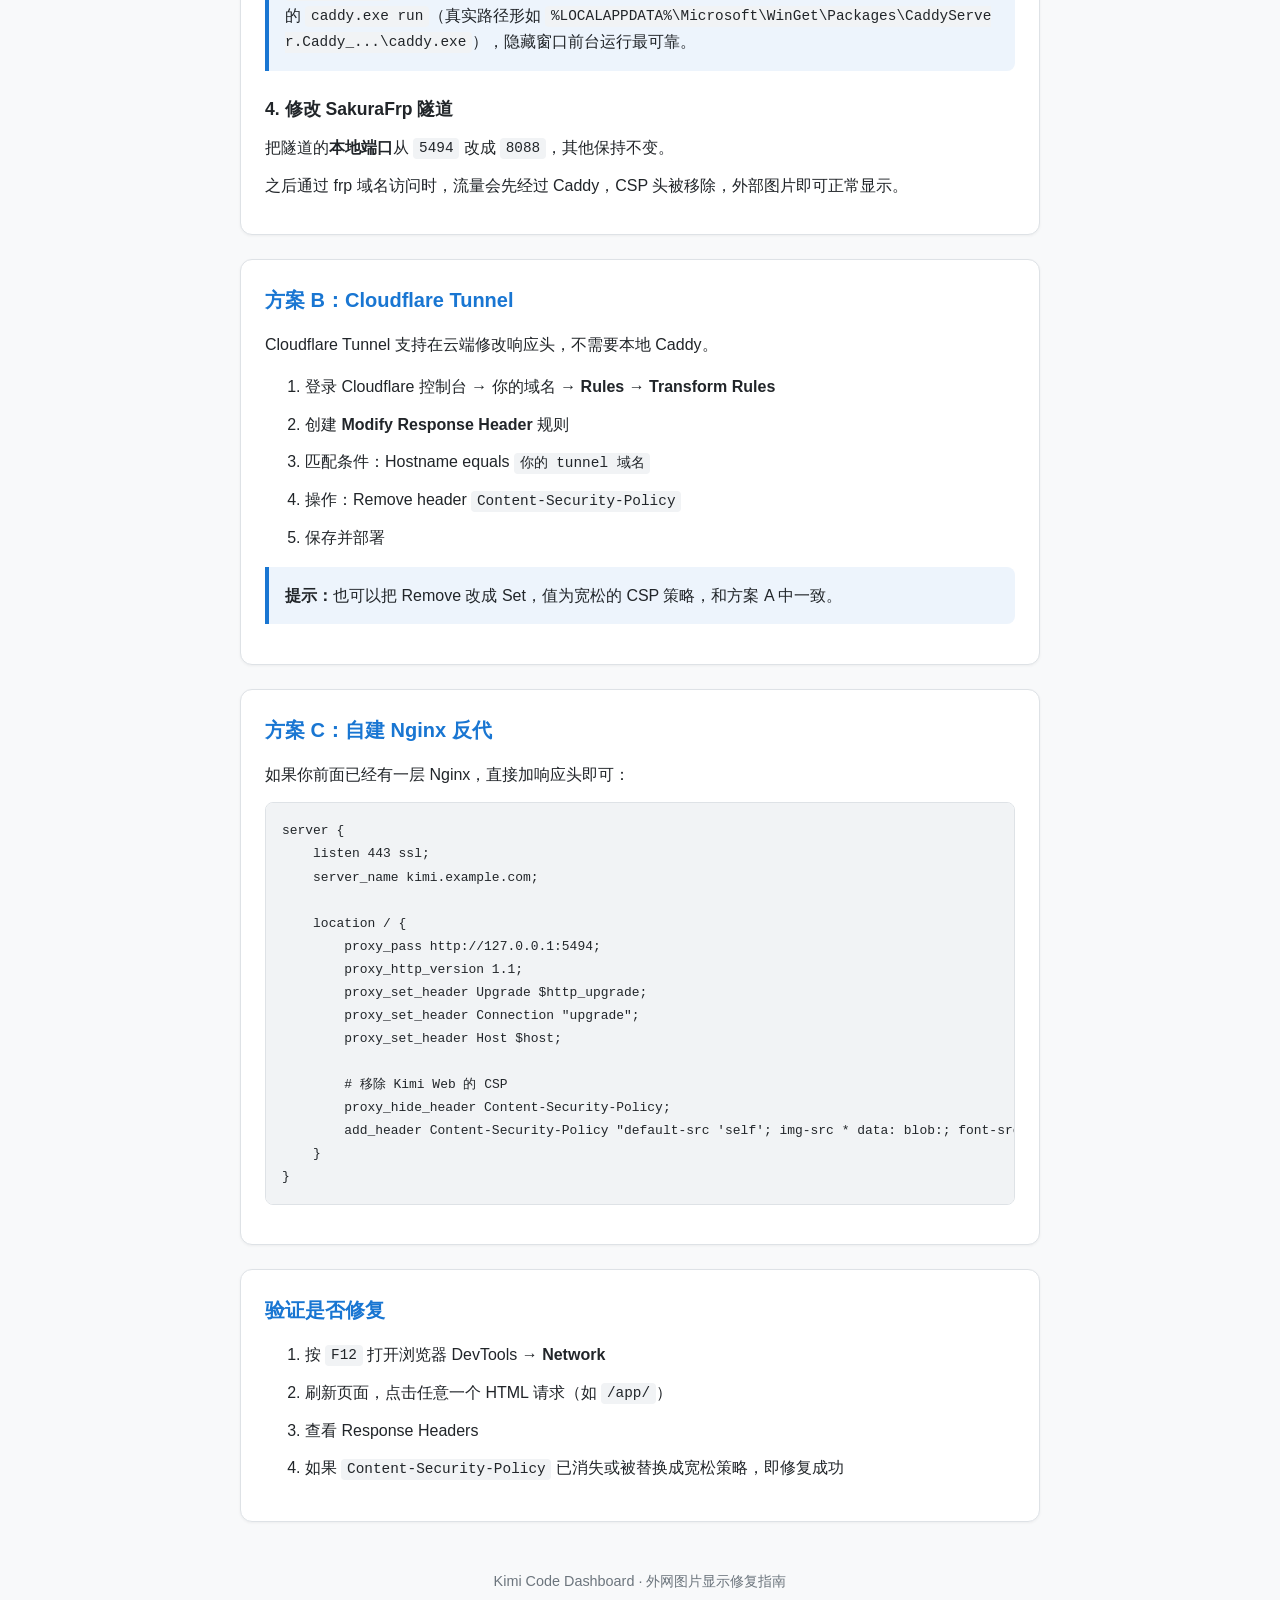
==== commit 2a16a7db: "docs: CSP 图片帮助页更新为 0.28 实测行为（CSP 按绑定地址下发、img-src 现状、Caddy 自启建议）" ====
--- a/static/help-csp-images.html
+++ b/static/help-csp-images.html
@@ -141,17 +141,18 @@
 
         <div class="card">
             <h2>现象</h2>
-            <p>通过 SakuraFrp、ngrok 等内网穿透访问 Kimi Web 时，消息里的图片显示裂图或 <code>Image failed to load</code>。但在本机直接访问 <code>http://127.0.0.1:5494</code> 时图片完全正常。</p>
+            <p>通过 SakuraFrp、ngrok 等内网穿透访问 Kimi Web 时，消息里的图片显示裂图或 <code>Image failed to load</code>。</p>
+            <p><strong>注意（kimi-code ≥ 0.25）：CSP 按服务端绑定地址决定是否下发，与你怎么访问无关。</strong>只要 Kimi Web 是用 <code>--host</code>（0.0.0.0）启动的，即使是在本机打开 <code>http://127.0.0.1:5494</code>，图床外链图片同样会裂；只有服务端绑定 127.0.0.1 时才完全不下发 CSP。</p>
             <p>另外，<strong>AI 发送的本地文件路径图片（如 <code>C:/Users/...</code> 或 <code>file://</code>）在外网也是看不到的</strong>，因为路径指向的是 AI 所在电脑的本地磁盘，不是你的电脑。</p>
         </div>
 
         <div class="card">
             <h2>原因</h2>
-            <p>Kimi Code Web 默认在 HTTP 响应头中返回严格的 CSP 策略：</p>
-            <pre><code>Content-Security-Policy: default-src 'self'</code></pre>
-            <p>这表示浏览器<strong>只允许加载和 Kimi Web 同域名的资源</strong>。任何外部图片 URL（如 <code>https://pub-xxx.r2.dev/...</code>、<code>https://image.pathos.dpdns.org/...</code>）都会被浏览器直接拦截。</p>
+            <p>Kimi Code Web 在非回环绑定（<code>--host</code> / 0.0.0.0）时会在 HTTP 响应头中下发严格的 CSP 策略（0.28 实测）：</p>
+            <pre><code>Content-Security-Policy: default-src 'self'; style-src 'self' 'unsafe-inline'; img-src 'self' data: blob:; font-src 'self' data:; form-action 'self'; base-uri 'none'; frame-ancestors 'self'</code></pre>
+            <p>其中 <code>img-src 'self' data: blob:</code> 表示浏览器<strong>只允许加载同域名、Base64 内嵌和 blob 图片</strong>。任何外部图床 URL（如 <code>https://pub-xxx.r2.dev/...</code>、<code>https://image.pathos.dpdns.org/...</code>）都会被浏览器直接拦截；Base64 内嵌图（<code>data:</code>）不受影响。</p>
             <p>在浏览器 DevTools Console 中可以看到类似报错：</p>
-            <pre><code>Loading the image 'https://...' violates the following Content Security Policy directive: "default-src 'self'".</code></pre>
+            <pre><code>Loading the image 'https://...' violates the following Content Security Policy directive: "img-src 'self' data: blob:".</code></pre>
         </div>
 
         <div class="card">
@@ -208,7 +209,7 @@
                     <tr>
                         <td>本机 127.0.0.1</td>
                         <td><span class="tag tag-success">无需处理</span></td>
-                        <td>同源访问，不会触发限制</td>
+                        <td>仅当服务端绑定 127.0.0.1 时无 CSP；若服务端绑定了 0.0.0.0，本机访问同样被拦，需走方案 A/C</td>
                     </tr>
                     <tr>
                         <td>SakuraFrp / ngrok</td>
@@ -260,6 +261,9 @@
 
             <h3>3. 启动 Caddy</h3>
             <pre><code>caddy run --config /path/to/Caddyfile</code></pre>
+            <div class="note">
+                <strong>Windows 开机自启建议：</strong>不要用 WinGet Links 里的 shim（<code>...\WinGet\Links\caddy.exe</code>）配合 <code>caddy start</code> 做自启，登录时序下不稳定。推荐在「启动」文件夹放一个 VBS，直接调用真实路径的 <code>caddy.exe run</code>（真实路径形如 <code>%LOCALAPPDATA%\Microsoft\WinGet\Packages\CaddyServer.Caddy_...\caddy.exe</code>），隐藏窗口前台运行最可靠。
+            </div>
 
             <h3>4. 修改 SakuraFrp 隧道</h3>
             <p>把隧道的<strong>本地端口</strong>从 <code>5494</code> 改成 <code>8088</code>，其他保持不变。</p>
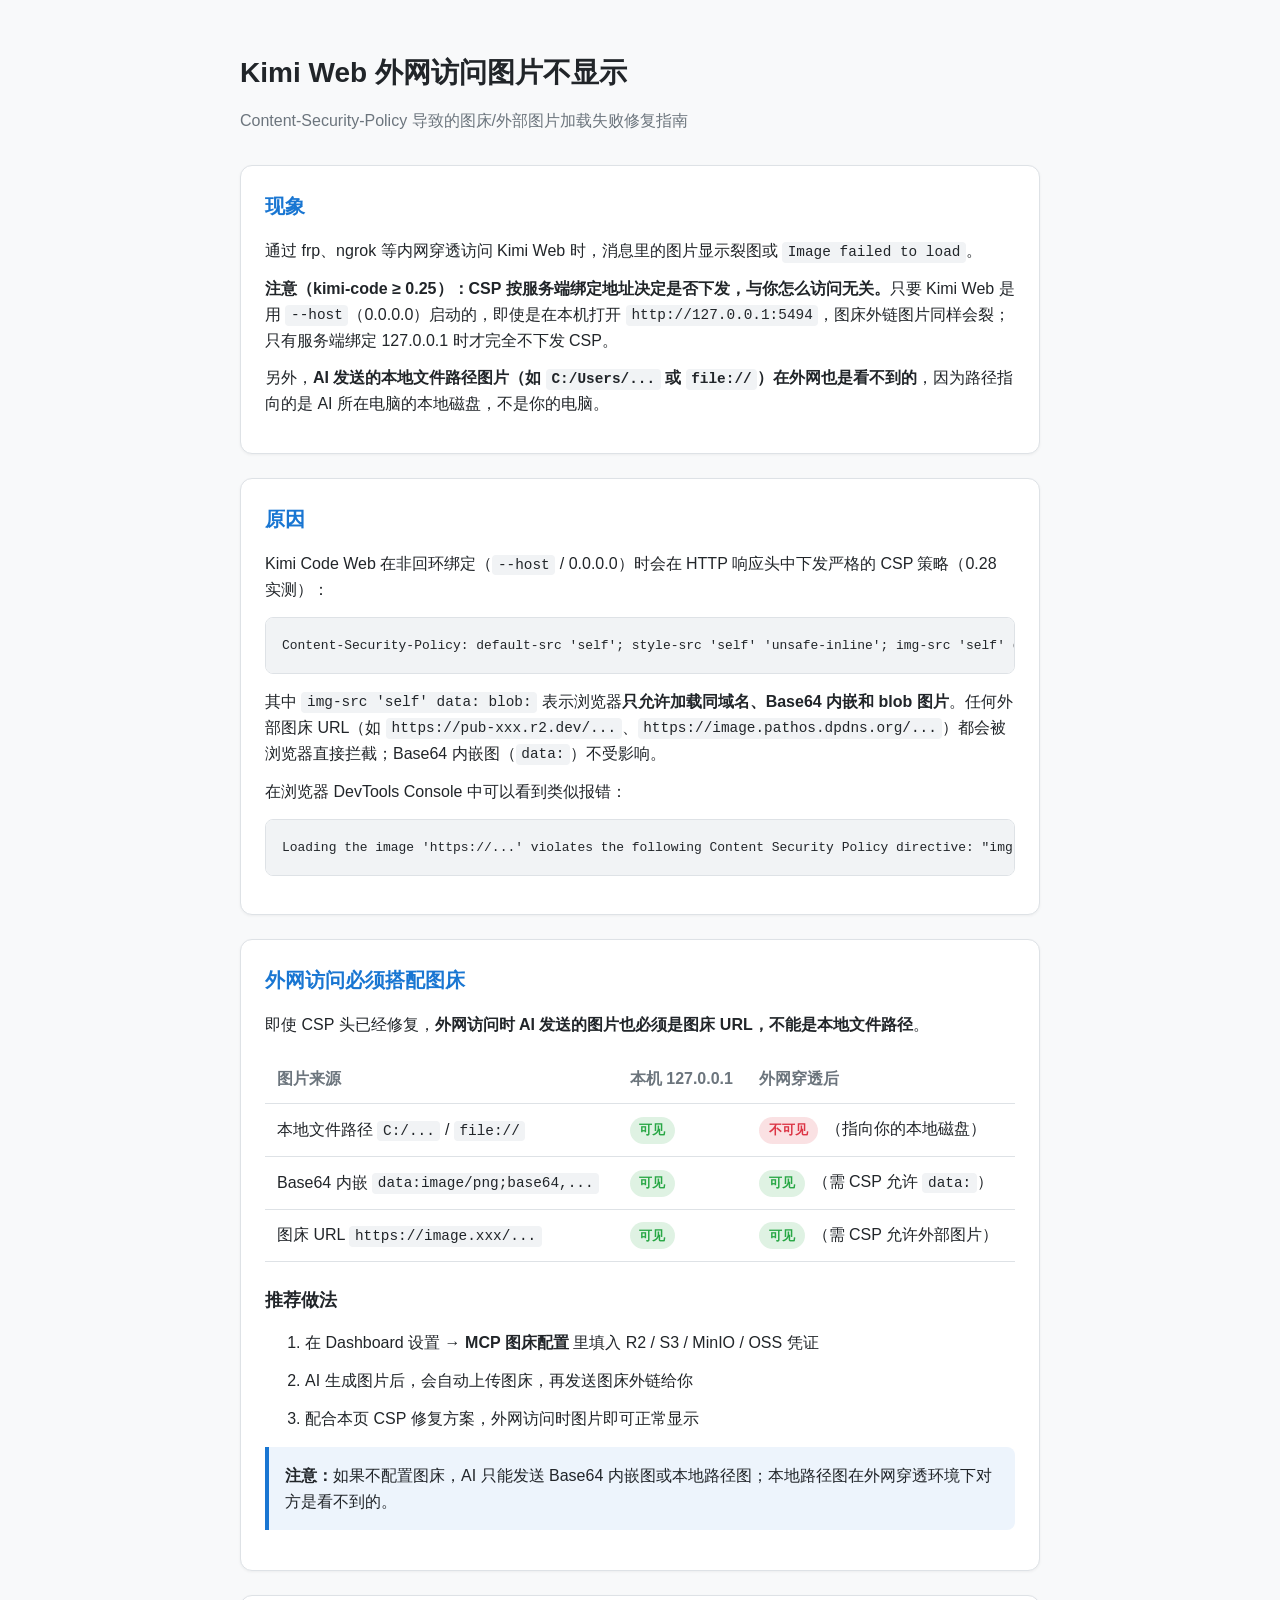
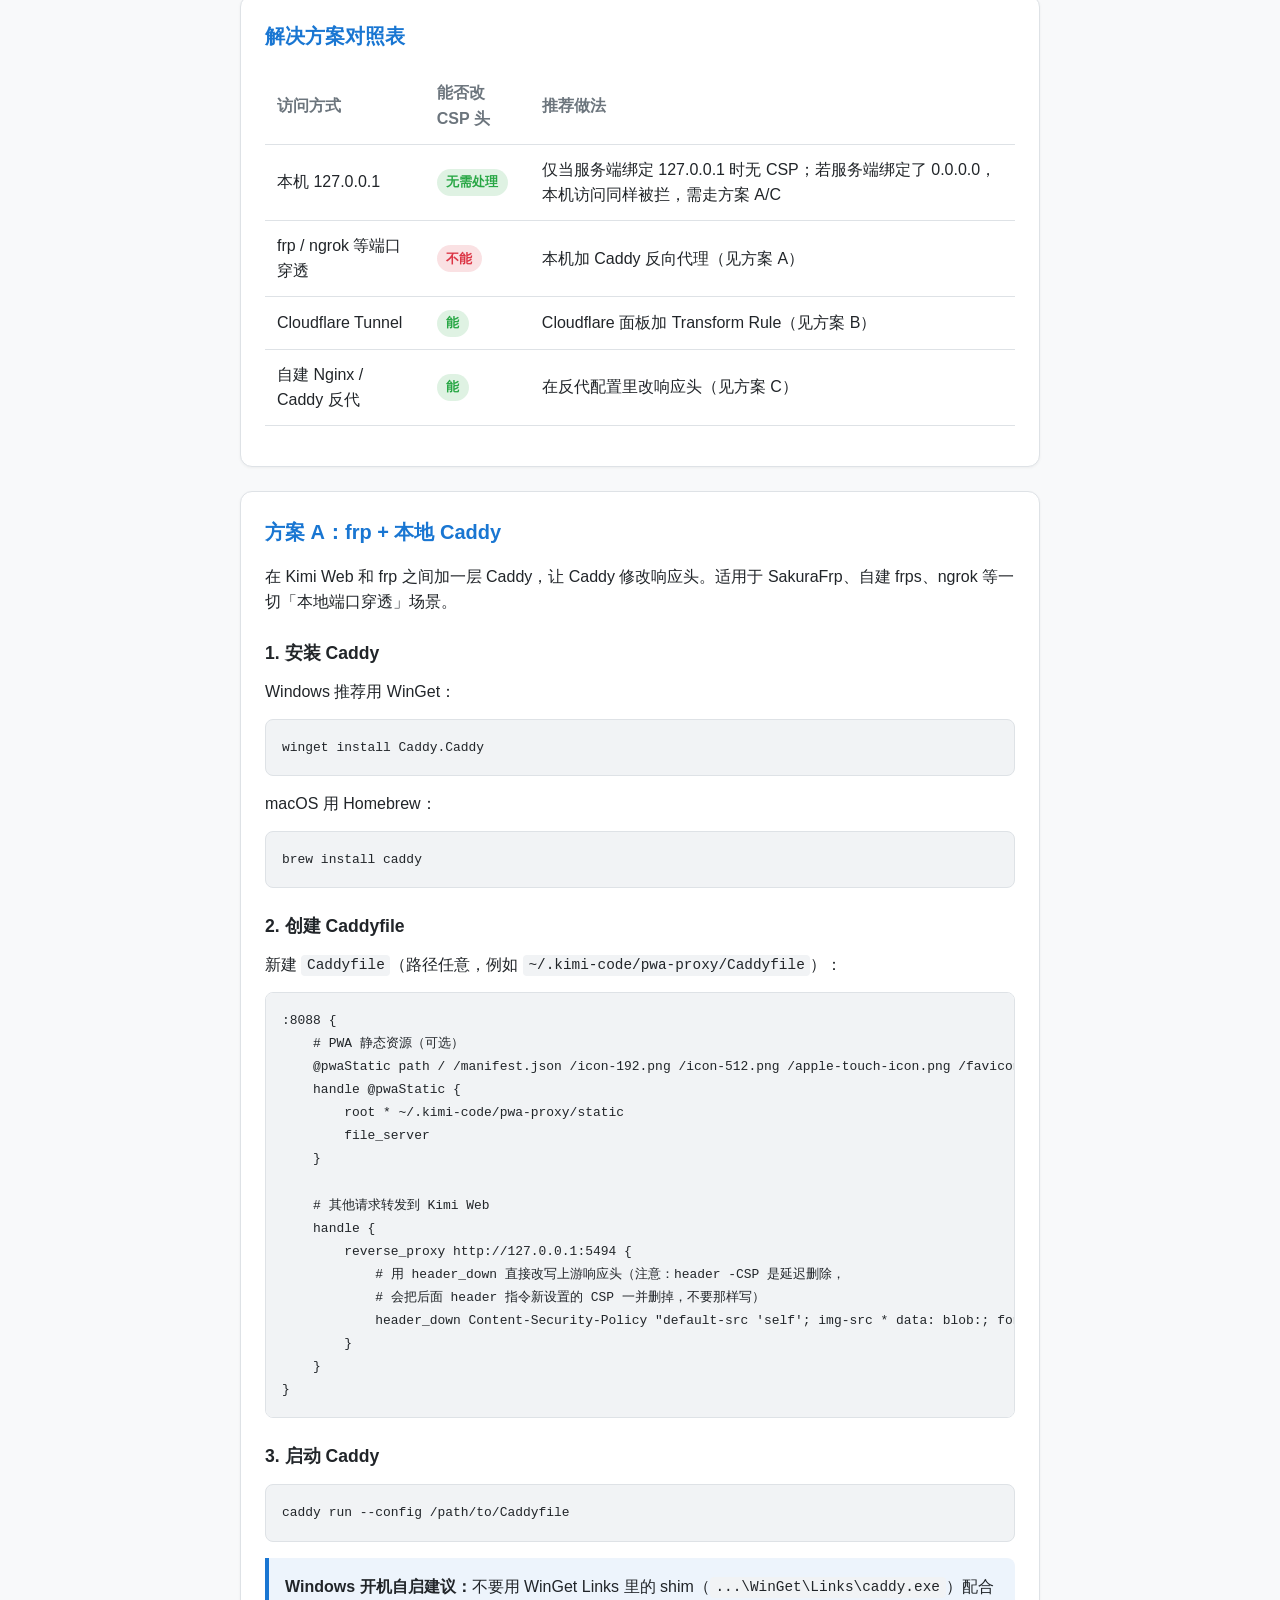
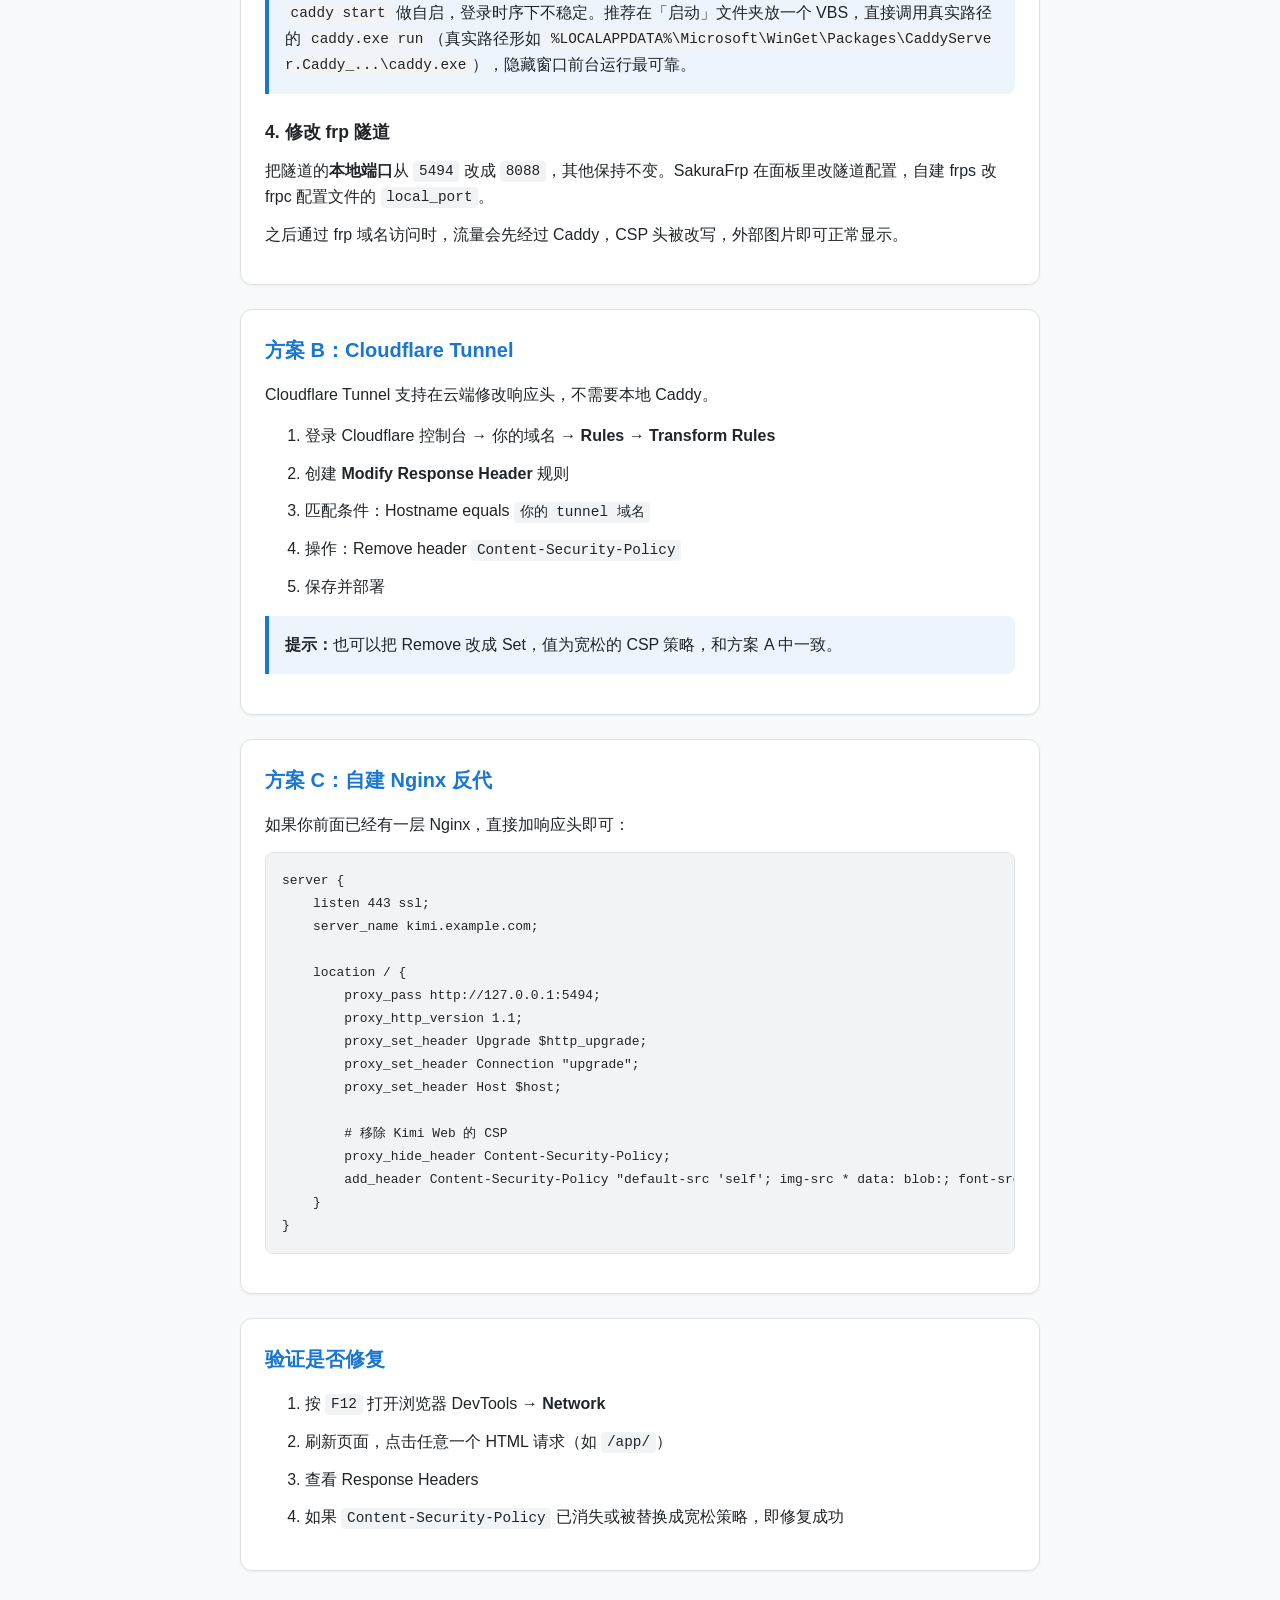
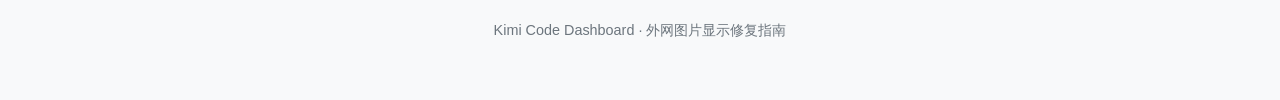
==== commit e2b53ccf: "docs: 帮助页方案 A 从 SakuraFrp 泛化为通用 frp 穿透场景" ====
--- a/static/help-csp-images.html
+++ b/static/help-csp-images.html
@@ -141,7 +141,7 @@
 
         <div class="card">
             <h2>现象</h2>
-            <p>通过 SakuraFrp、ngrok 等内网穿透访问 Kimi Web 时，消息里的图片显示裂图或 <code>Image failed to load</code>。</p>
+            <p>通过 frp、ngrok 等内网穿透访问 Kimi Web 时，消息里的图片显示裂图或 <code>Image failed to load</code>。</p>
             <p><strong>注意（kimi-code ≥ 0.25）：CSP 按服务端绑定地址决定是否下发，与你怎么访问无关。</strong>只要 Kimi Web 是用 <code>--host</code>（0.0.0.0）启动的，即使是在本机打开 <code>http://127.0.0.1:5494</code>，图床外链图片同样会裂；只有服务端绑定 127.0.0.1 时才完全不下发 CSP。</p>
             <p>另外，<strong>AI 发送的本地文件路径图片（如 <code>C:/Users/...</code> 或 <code>file://</code>）在外网也是看不到的</strong>，因为路径指向的是 AI 所在电脑的本地磁盘，不是你的电脑。</p>
         </div>
@@ -212,7 +212,7 @@
                         <td>仅当服务端绑定 127.0.0.1 时无 CSP；若服务端绑定了 0.0.0.0，本机访问同样被拦，需走方案 A/C</td>
                     </tr>
                     <tr>
-                        <td>SakuraFrp / ngrok</td>
+                        <td>frp / ngrok 等端口穿透</td>
                         <td><span class="tag tag-danger">不能</span></td>
                         <td>本机加 Caddy 反向代理（见方案 A）</td>
                     </tr>
@@ -231,8 +231,8 @@
         </div>
 
         <div class="card">
-            <h2>方案 A：SakuraFrp + 本地 Caddy</h2>
-            <p>在 Kimi Web 和 SakuraFrp 之间加一层 Caddy，让 Caddy 修改响应头。</p>
+            <h2>方案 A：frp + 本地 Caddy</h2>
+            <p>在 Kimi Web 和 frp 之间加一层 Caddy，让 Caddy 修改响应头。适用于 SakuraFrp、自建 frps、ngrok 等一切「本地端口穿透」场景。</p>
             <h3>1. 安装 Caddy</h3>
             <p>Windows 推荐用 WinGet：</p>
             <pre><code>winget install Caddy.Caddy</code></pre>
@@ -265,9 +265,9 @@
                 <strong>Windows 开机自启建议：</strong>不要用 WinGet Links 里的 shim（<code>...\WinGet\Links\caddy.exe</code>）配合 <code>caddy start</code> 做自启，登录时序下不稳定。推荐在「启动」文件夹放一个 VBS，直接调用真实路径的 <code>caddy.exe run</code>（真实路径形如 <code>%LOCALAPPDATA%\Microsoft\WinGet\Packages\CaddyServer.Caddy_...\caddy.exe</code>），隐藏窗口前台运行最可靠。
             </div>
 
-            <h3>4. 修改 SakuraFrp 隧道</h3>
-            <p>把隧道的<strong>本地端口</strong>从 <code>5494</code> 改成 <code>8088</code>，其他保持不变。</p>
-            <p>之后通过 frp 域名访问时，流量会先经过 Caddy，CSP 头被移除，外部图片即可正常显示。</p>
+            <h3>4. 修改 frp 隧道</h3>
+            <p>把隧道的<strong>本地端口</strong>从 <code>5494</code> 改成 <code>8088</code>，其他保持不变。SakuraFrp 在面板里改隧道配置，自建 frps 改 frpc 配置文件的 <code>local_port</code>。</p>
+            <p>之后通过 frp 域名访问时，流量会先经过 Caddy，CSP 头被改写，外部图片即可正常显示。</p>
         </div>
 
         <div class="card">
